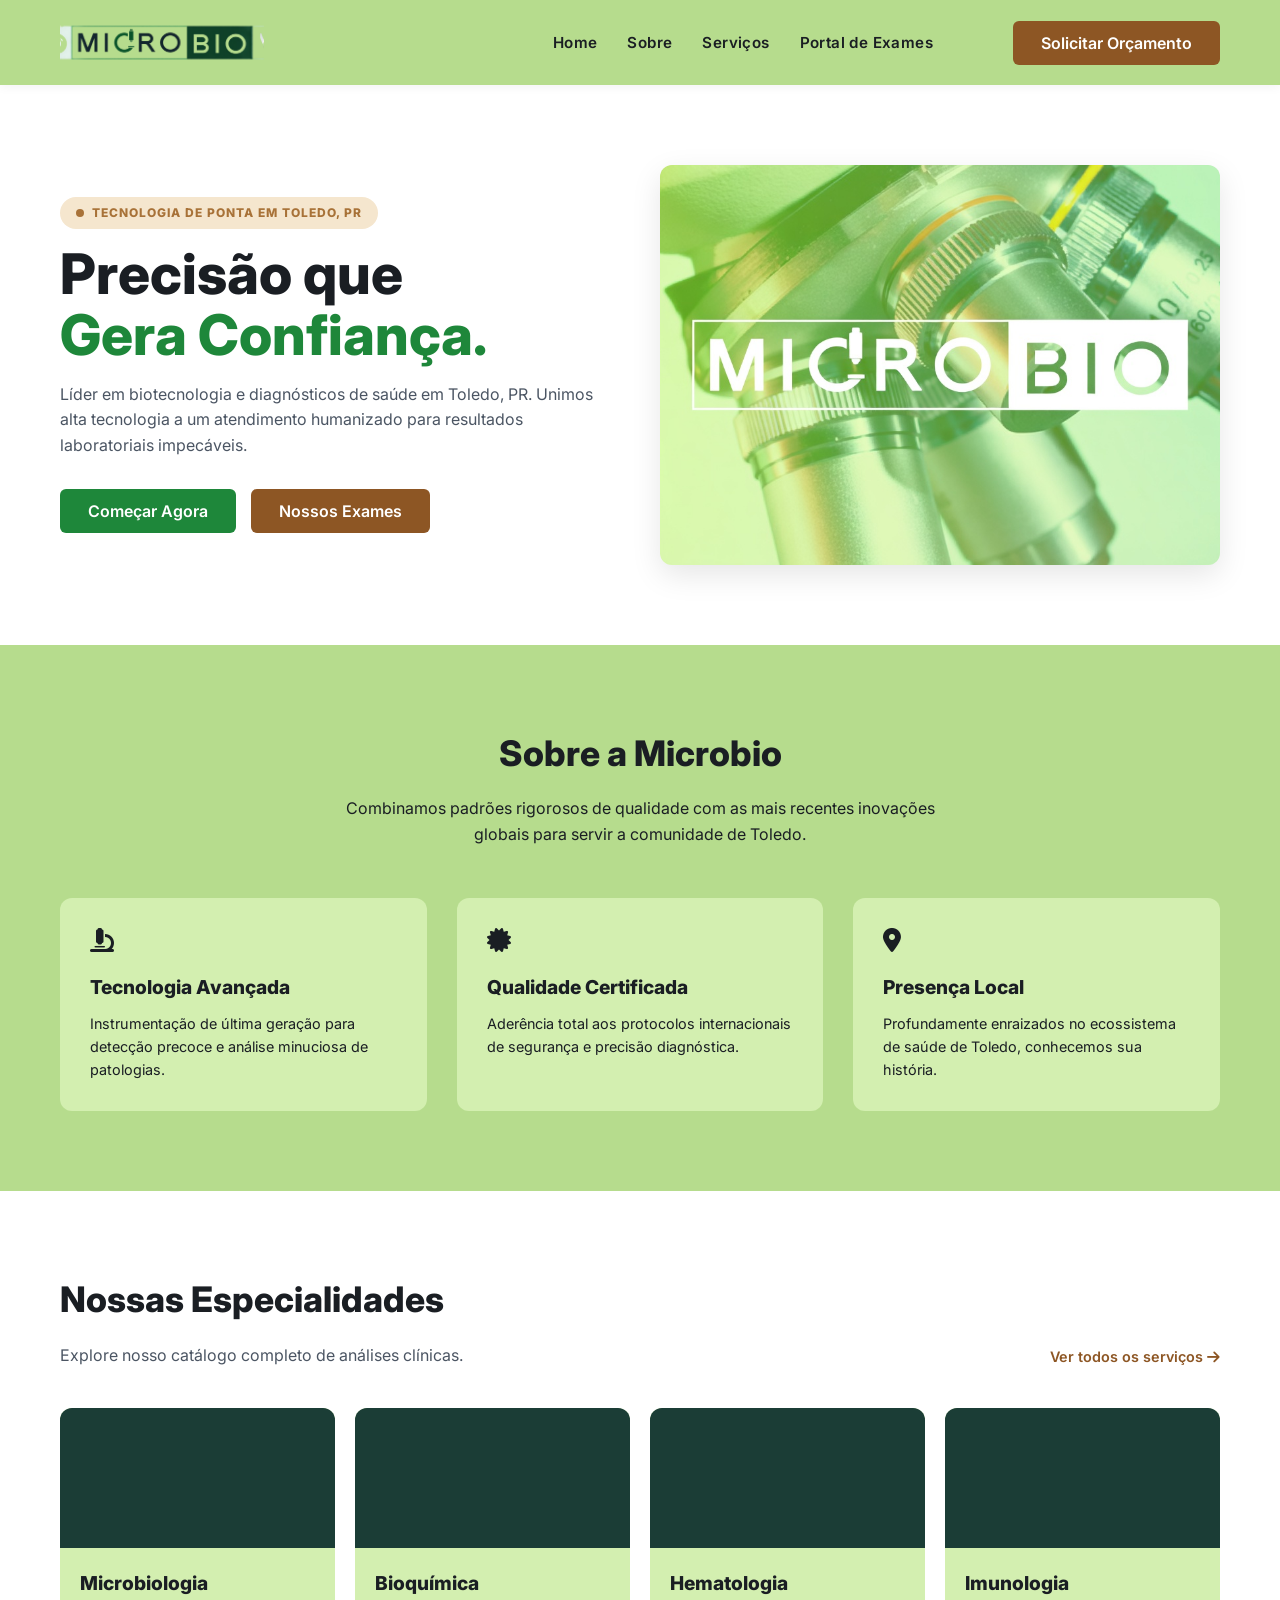
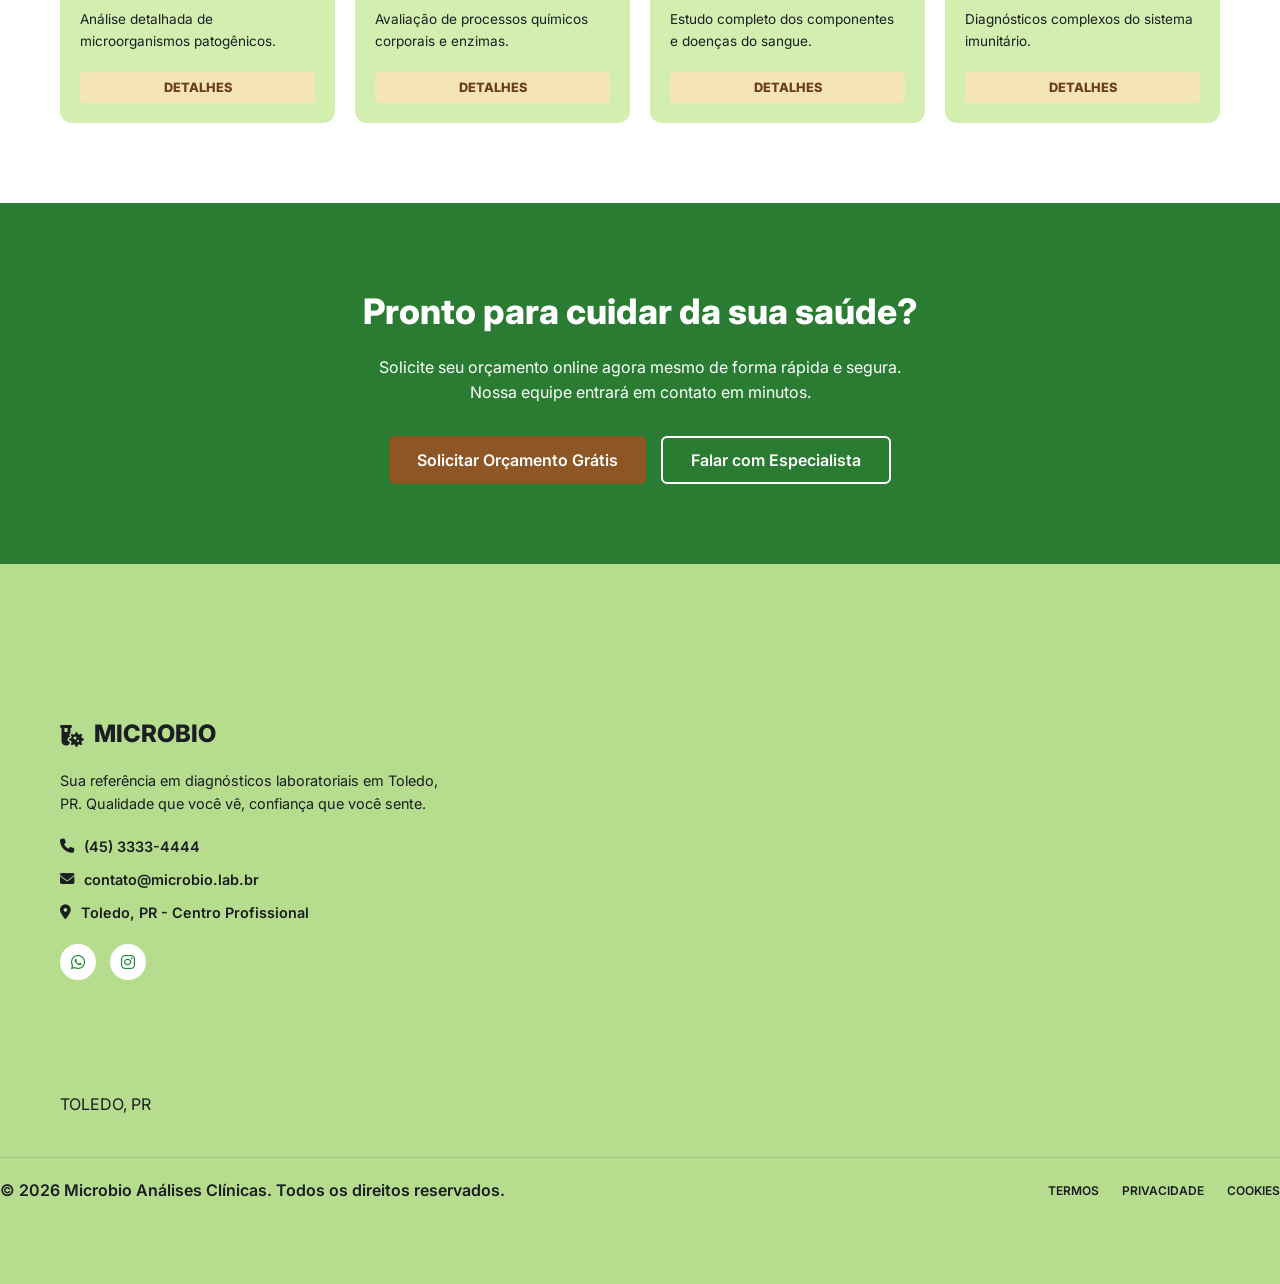
==== index.html @ 64e2bfdc "imagem 2.0" ====
<!DOCTYPE html>
<html lang="pt-BR">
<head>
    <meta charset="UTF-8">
    <meta name="viewport" content="width=device-width, initial-scale=1.0">
    <title>Microbio - Análises Clínicas</title>
    <link href="https://fonts.googleapis.com/css2?family=Inter:wght@400;600;800&display=swap" rel="stylesheet">
    <link rel="stylesheet" href="https://cdnjs.cloudflare.com/ajax/libs/font-awesome/6.4.0/css/all.min.css">
    <link rel="stylesheet" href="style.css">
    <link href="https://fonts.googleapis.com/css2?family=Kanit&display=swap" rel="stylesheet">
    <script src="./script.js"></script>
</head>
<body>
    
    <nav class="navbar">
    <div class="container navbar-container">

        <!-- LOGO -->
        <div class="navbar-logo">
            <img src="./download.png" alt="Microbio Logo">
        </div>

        <!-- MENU (links + botão juntos) -->
        <div class="navbar-menu">
            <ul class="navbar-links">
                <li><a href="#">Home</a></li>
                <li><a href="#">Sobre</a></li>
                <li><a href="#">Serviços</a></li>
                <li><a href="#">Portal de Exames</a></li>
            </ul>

            <button class="btn btn-brown">Solicitar Orçamento</button>
        </div>

    </div>
</nav>

    <header class="hero">
        <div class="container hero-container">
            <div class="hero-content">
                <div class="tag">
                    <span class="dot"></span> TECNOLOGIA DE PONTA EM TOLEDO, PR
                </div>
                <h1>Precisão que<br><span class="highlight">Gera Confiança.</span></h1>
                <p>Líder em biotecnologia e diagnósticos de saúde em Toledo, PR. Unimos alta tecnologia a um atendimento humanizado para resultados laboratoriais impecáveis.</p>
                <div class="hero-buttons">
                    <button class="btn btn-green">Começar Agora</button>
                    <button class="btn btn-brown">Nossos Exames</button>
                </div>
            </div>
            <div class="hero-image">
                <div class="image-placeholder scientist-placeholder">
                    <img src="./microbio.png" alt="fundo1">
                </div>
            </div>
        </div>
    </header>

    <section class="about section-light-green">
        <div class="container">
            <div class="section-header center">
                <h2>Sobre a Microbio</h2>
                <p>Combinamos padrões rigorosos de qualidade com as mais recentes inovações globais para servir a comunidade de Toledo.</p>
            </div>
            <div class="about-grid">
                <div class="card card-green">
                    <i class="fa-solid fa-microscope icon"></i>
                    <h3>Tecnologia Avançada</h3>
                    <p>Instrumentação de última geração para detecção precoce e análise minuciosa de patologias.</p>
                </div>
                <div class="card card-green">
                    <i class="fa-solid fa-certificate icon"></i>
                    <h3>Qualidade Certificada</h3>
                    <p>Aderência total aos protocolos internacionais de segurança e precisão diagnóstica.</p>
                </div>
                <div class="card card-green">
                    <i class="fa-solid fa-location-dot icon"></i>
                    <h3>Presença Local</h3>
                    <p>Profundamente enraizados no ecossistema de saúde de Toledo, conhecemos sua história.</p>
                </div>
            </div>
        </div>
    </section>

    <section class="specialties section-white">
        <div class="container">
            <div class="specialties-header">
                <div>
                    <h2>Nossas Especialidades</h2>
                    <p>Explore nosso catálogo completo de análises clínicas.</p>
                </div>
                <a href="#" class="link-brown">Ver todos os serviços <i class="fa-solid fa-arrow-right"></i></a>
            </div>
            <div class="specialties-grid">
                <div class="spec-card">
                    <div class="spec-img img-micro"></div>
                    <div class="spec-content">
                        <h3>Microbiologia</h3>
                        <p>Análise detalhada de microorganismos patogênicos.</p>
                        <button class="btn-tan">DETALHES</button>
                    </div>
                </div>
                <div class="spec-card">
                    <div class="spec-img img-bio"></div>
                    <div class="spec-content">
                        <h3>Bioquímica</h3>
                        <p>Avaliação de processos químicos corporais e enzimas.</p>
                        <button class="btn-tan">DETALHES</button>
                    </div>
                </div>
                <div class="spec-card">
                    <div class="spec-img img-hema"></div>
                    <div class="spec-content">
                        <h3>Hematologia</h3>
                        <p>Estudo completo dos componentes e doenças do sangue.</p>
                        <button class="btn-tan">DETALHES</button>
                    </div>
                </div>
                <div class="spec-card">
                    <div class="spec-img img-imuno"></div>
                    <div class="spec-content">
                        <h3>Imunologia</h3>
                        <p>Diagnósticos complexos do sistema imunitário.</p>
                        <button class="btn-tan">DETALHES</button>
                    </div>
                </div>
            </div>
        </div>
    </section>

    <section class="cta section-dark-green">
        <div class="container center">
            <h2>Pronto para cuidar da sua saúde?</h2>
            <p>Solicite seu orçamento online agora mesmo de forma rápida e segura.<br>Nossa equipe entrará em contato em minutos.</p>
            <div class="cta-buttons">
                <button class="btn btn-brown">Solicitar Orçamento Grátis</button>
                <button class="btn btn-outline">Falar com Especialista</button>
            </div>
        </div>
    </section>

    <footer class="footer section-light-green">
        <div class="container">
            <div class="footer-grid">
                <div class="footer-info">
                    <div class="logo">
                        <i class="fa-solid fa-vial-virus"></i> MICROBIO
                    </div>
                    <p class="footer-desc">Sua referência em diagnósticos laboratoriais em Toledo, PR. Qualidade que você vê, confiança que você sente.</p>
                    <ul class="contact-list">
                        <li><i class="fa-solid fa-phone"></i> (45) 3333-4444</li>
                        <li><i class="fa-solid fa-envelope"></i> contato@microbio.lab.br</li>
                        <li><i class="fa-solid fa-location-dot"></i> Toledo, PR - Centro Profissional</li>
                    </ul>
                    <div class="socials">
                        <a href="#"><i class="fa-brands fa-whatsapp"></i></a>
                        <a href="#"><i class="fa-brands fa-instagram"></i></a>
                    </div>
                </div>
                <div class="map-container">
                    <iframe
                        src="https://www.google.com/maps/embed?pb=!1m18!1m12!1m3!1d3617.5804609901415!2d-53.446871699999996!3d-24.946358300000004!2m3!1f0!2f0!3f0!3m2!1i1024!2i768!4f13.1!3m3!1m2!1s0x94f3d470dd8c8fd5%3A0xec68a11460d6f801!2sR.%20Volunt%C3%A1rios%20da%20P%C3%A1tria%2C%201670%20-%20Centro%2C%20Cascavel%20-%20PR%2C%2085812-160!5e0!3m2!1spt-BR!2sbr!4v1749645608896!5m2!1spt-BR!2sbr"
                        allowfullscreen=""
                        loading="lazy"
                        referrerpolicy="no-referrer-when-downgrade"
                        class="map">
                    </iframe>
                </div>
                        <span>TOLEDO, PR</span>
                    </div>
                </div>
            </div>
            <div class="footer-bottom">
                <p>&copy; 2026 Microbio Análises Clínicas. Todos os direitos reservados.</p>
                <div class="footer-links">
                    <a href="#">TERMOS</a>
                    <a href="#">PRIVACIDADE</a>
                    <a href="#">COOKIES</a>
                </div>
            </div>
        </div>
    </footer>

</body>
</html>
---- style.css ----
/* Variáveis de Cores baseadas no protótipo */
:root {
    --white: #ffffff;
    --text-dark: #1a1e23;
    --text-gray: #4b5563;
    
    --green-primary: #1e873a;
    --green-dark: #297c31;
    --green-light-bg: #b6dc8d;
    --green-card: #d3efb0;
    
    --brown: #8d5624;
    --brown-text: #6b3e15;
    --tan-btn: #f5e4b6;
    
    --tag-bg: #f5e6ce;
    --tag-text: #a87238;
}



* {
    margin: 0;
    padding: 0;
    box-sizing: border-box;
    font-family: 'Inter', sans-serif;
}

/* ==================== NAVBAR ==================== */
.navbar {
    background-color: var(--green-light-bg);
    padding: 15px 0;
    position: sticky;
    top: 0;
    z-index: 1000;
    box-shadow: 0 2px 10px rgba(0, 0, 0, 0.05);
}

.navbar-container {
    display: flex;
    align-items: center;
    justify-content: space-between; /* 🔥 ESSENCIAL */
    max-width: 1200px;
    margin: 0 auto;
    padding: 0 40px; /* 🔥 aumenta respiro lateral */
}

/* Logo */
.navbar-logo {
    display: flex;
    align-items: center;
    gap: 10px;
}

.navbar-logo img {
    height: 55px;
    width: auto;
    object-fit: contain;
}

.logo-text {
    font-weight: 800;
    font-size: 1.2rem;
    color: var(--text-dark);
}

/* Menu (links + botão) */
.navbar-menu {
    display: flex;
    align-items: center;
    gap: 80px; /* 🔥 aumenta bastante aqui */
}

/* Links */
.navbar-links {
    display: flex;
    list-style: none;
    gap: 30px;           /* 🔥 espaço entre links */
    margin: 0;
    padding: 0;
}

.navbar-links a {
    text-decoration: none;
    color: var(--text-dark);
    font-weight: 600;
    font-size: 0.95rem;
    letter-spacing: 0.4px;
    transition: color 0.2s ease;
}

.navbar-links a:hover {
    color: var(--green-primary);
}

/* Botão */
.btn-brown {
    background-color: var(--brown);
    color: white;
    border: none;
    padding: 10px 22px;
    border-radius: 8px;
    font-weight: 600;
    font-size: 0.95rem;
    cursor: pointer;
    transition: all 0.3s ease;
    white-space: nowrap;
}

.btn-brown:hover {
    background-color: #6b3e15;
    transform: translateY(-2px);
}

/* Responsivo */
@media (max-width: 992px) {
    .navbar-menu {
        display: none;
    }
}

@media (max-width: 576px) {
    .navbar-logo img { height: 48px; }
    .btn-brown { padding: 9px 20px; font-size: 0.9rem; }
}
body {
    color: var(--text-dark);
    line-height: 1.6;
    background-color: var(--white);
}

.container {
    max-width: 1200px;
    margin: 0 auto;
    padding: 0 20px;
}

.center {
    text-align: center;
}

/* Tipografia */
h1 { font-size: 3.5rem; font-weight: 800; line-height: 1.1; margin: 15px 0; }
h2 { font-size: 2.2rem; font-weight: 800; margin-bottom: 15px; }
h3 { font-size: 1.2rem; font-weight: 800; margin-bottom: 10px; }
p { color: var(--text-gray); font-size: 1rem; margin-bottom: 20px; }

.highlight { color: var(--green-primary); }

/* Botões */
.btn {
    padding: 12px 28px;
    border: none;
    border-radius: 6px;
    font-weight: 600;
    font-size: 1rem;
    cursor: pointer;
    transition: transform 0.2s, opacity 0.2s;
}
.btn:hover { transform: translateY(-2px); opacity: 0.9; }

.btn-green { background-color: var(--green-primary); color: var(--white); }
.btn-brown { background-color: var(--brown); color: var(--white); }
.btn-outline { background-color: transparent; border: 2px solid var(--white); color: var(--white); }
.btn-tan { 
    background-color: var(--tan-btn); 
    color: var(--brown-text); 
    border: none; 
    padding: 8px 24px; 
    border-radius: 4px; 
    font-weight: 800; 
    font-size: 0.8rem;
    width: 100%;
    cursor: pointer;
}


/* --- Hero Section --- */
.hero {
    padding: 80px 0;
    background-color: var(--white);
}
.hero-container {
    display: flex;
    align-items: center;
    justify-content: space-between;
    gap: 40px;
}
.hero-content {
    flex: 1;
}
.tag {
    display: inline-flex;
    align-items: center;
    background-color: var(--tag-bg);
    color: var(--tag-text);
    padding: 6px 16px;
    border-radius: 20px;
    font-size: 0.75rem;
    font-weight: 800;
    letter-spacing: 1px;
}
.dot {
    width: 8px; height: 8px;
    background-color: var(--tag-text);
    border-radius: 50%;
    margin-right: 8px;
}
.hero-buttons {
    display: flex;
    gap: 15px;
    margin-top: 30px;
}
.hero-image {
    flex: 1;
}
.scientist-placeholder img {
    width: 100%;
    height: 100%;
    object-fit: cover;
    border-radius: 12px;
    display: block;
    background-color: var(--green-card);
    height: 400px;
    border-radius: 12px;
    overflow: hidden; /* 🔥 MUITO IMPORTANTE */
    box-shadow: 0 10px 30px rgba(0,0,0,0.1);
}

.map-placeholder {
    background-color: var(--white);
    height: 250px;
    border-radius: 12px;
    display: flex;
    flex-direction: column;
    align-items: center;
    justify-content: center;
    font-weight: 800;
    color: var(--text-dark);
}

.map {
    width: 100%;      /* largura total do container */
    height: 400px;    /* altura do mapa — aumente para 500px ou mais */
    border: 0;        /* remove borda */
    border-radius: 10px; /* opcional: deixa arredondado */
}

/* --- Seções Gerais --- */
.section-light-green { background-color: var(--green-light-bg); padding: 80px 0; }
.section-white { background-color: var(--white); padding: 80px 0; }
.section-dark-green { background-color: var(--green-dark); padding: 80px 0; color: var(--white); }

.section-dark-green h2, .section-dark-green p { color: var(--white); }

.section-header p {
    max-width: 600px;
    margin: 0 auto;
    color: var(--text-dark);
}

/* --- About Grid --- */
.about-grid {
    display: grid;
    grid-template-columns: repeat(3, 1fr);
    gap: 30px;
    margin-top: 50px;
}
.card {
    background-color: var(--green-card);
    padding: 30px;
    border-radius: 12px;
}
.card p { color: var(--text-dark); margin: 0; font-size: 0.9rem; }
.card .icon {
    font-size: 1.5rem;
    color: var(--text-dark);
    margin-bottom: 20px;
}

/* --- Specialties --- */
.specialties-header {
    display: flex;
    justify-content: space-between;
    align-items: flex-end;
    margin-bottom: 40px;
}
.specialties-header p { margin: 0; }
.link-brown {
    color: var(--brown);
    text-decoration: none;
    font-weight: 600;
    font-size: 0.9rem;
}

.specialties-grid {
    display: grid;
    grid-template-columns: repeat(4, 1fr);
    gap: 20px;
}
.spec-card {
    background-color: var(--green-card);
    border-radius: 12px;
    overflow: hidden;
    display: flex;
    flex-direction: column;
}
.spec-img {
    height: 140px;
    background-color: #1b3d36; /* Cor escura simulando as imagens do protótipo */
}
.spec-content {
    padding: 20px;
    flex: 1;
    display: flex;
    flex-direction: column;
}
.spec-content p {
    font-size: 0.85rem;
    color: var(--text-dark);
    flex: 1;
}

/* --- CTA --- */
.cta-buttons {
    display: flex;
    justify-content: center;
    gap: 15px;
    margin-top: 30px;
}

/* --- Footer --- */
.footer-grid {
    display: grid;
    grid-template-columns: 1fr 1fr;
    gap: 40px;
    margin-bottom: 40px;
    align-items: center;
}
.logo { font-size: 1.5rem; font-weight: 800; margin-bottom: 15px; display: flex; align-items: center; gap: 10px; }
.footer-desc { color: var(--text-dark); font-size: 0.9rem; max-width: 400px; margin-bottom: 20px;}
.contact-list { list-style: none; margin-bottom: 20px;}
.contact-list li { margin-bottom: 10px; font-size: 0.9rem; font-weight: 600; display: flex; align-items: center; gap: 10px;}
.socials a {
    display: inline-flex;
    align-items: center;
    justify-content: center;
    width: 36px; height: 36px;
    background-color: var(--white);
    color: var(--green-primary);
    border-radius: 50%;
    margin-right: 10px;
    text-decoration: none;
}
.map-placeholder {
    background-color: var(--white);
    height: 250px;
    border-radius: 12px;
    display: flex;
    flex-direction: column;
    align-items: center;
    justify-content: center;
    font-weight: 800;
    color: var(--text-dark);
    font-size: 1.2rem;
}
.map-placeholder i { font-size: 2rem; color: var(--green-primary); margin-bottom: 10px; }

.footer-bottom {
    display: flex;
    justify-content: space-between;
    align-items: center;
    border-top: 1px solid rgba(0,0,0,0.1);
    padding-top: 20px;
    font-size: 0.75rem;
    font-weight: 600;
}
.footer-bottom p { margin: 0; color: var(--text-dark); }
.footer-links a {
    color: var(--text-dark);
    text-decoration: none;
    margin-left: 20px;
}

/* --- Responsividade (Mobile) --- */
@media (max-width: 992px) {
    .hero-container { flex-direction: column; text-align: center; }
    .hero-buttons { justify-content: center; }
    .hero-image { width: 100%; }
    h1 { font-size: 2.8rem; }
    
    .about-grid { grid-template-columns: 1fr; }
    .specialties-grid { grid-template-columns: repeat(2, 1fr); }
    .footer-grid { grid-template-columns: 1fr; }
}

@media (max-width: 768px) {
    .specialties-header { flex-direction: column; align-items: flex-start; gap: 15px; }
    .specialties-grid { grid-template-columns: 1fr; }
    .cta-buttons { flex-direction: column; }
    .footer-bottom { flex-direction: column; gap: 15px; text-align: center; }
}
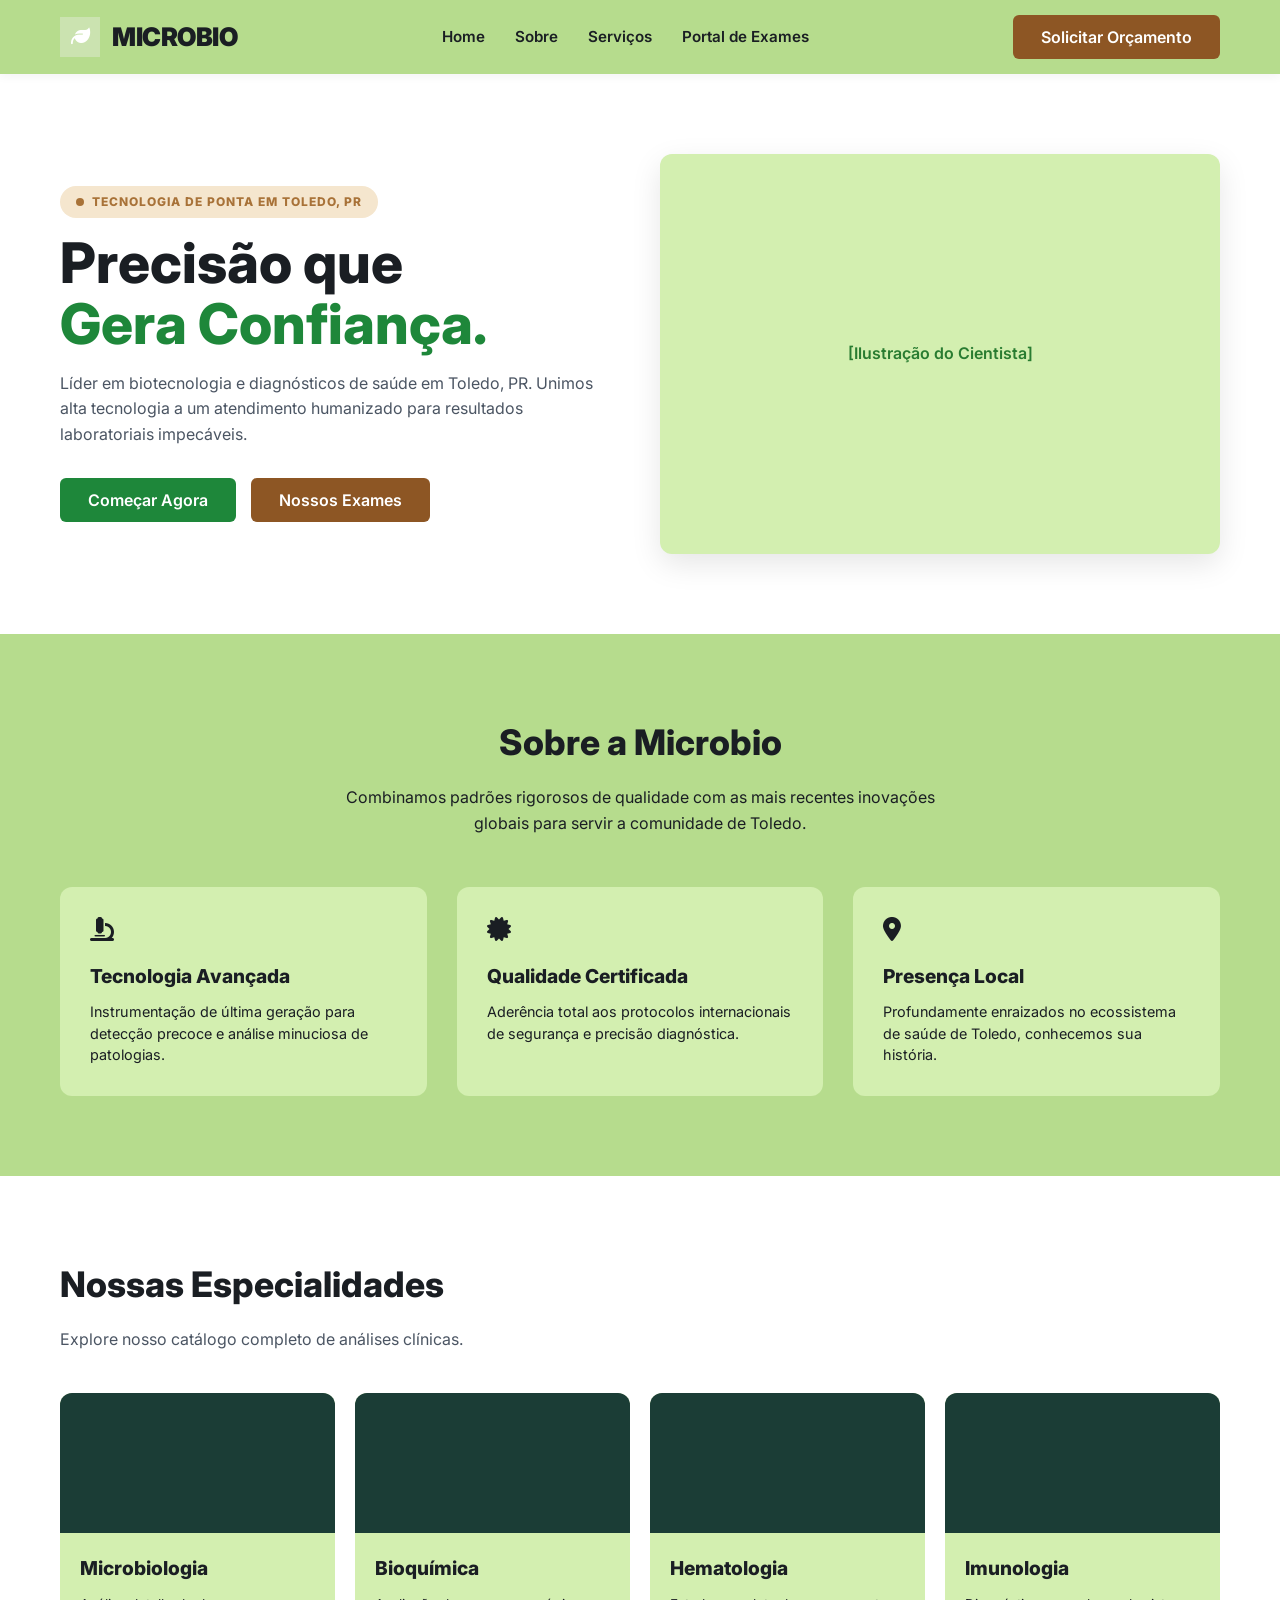
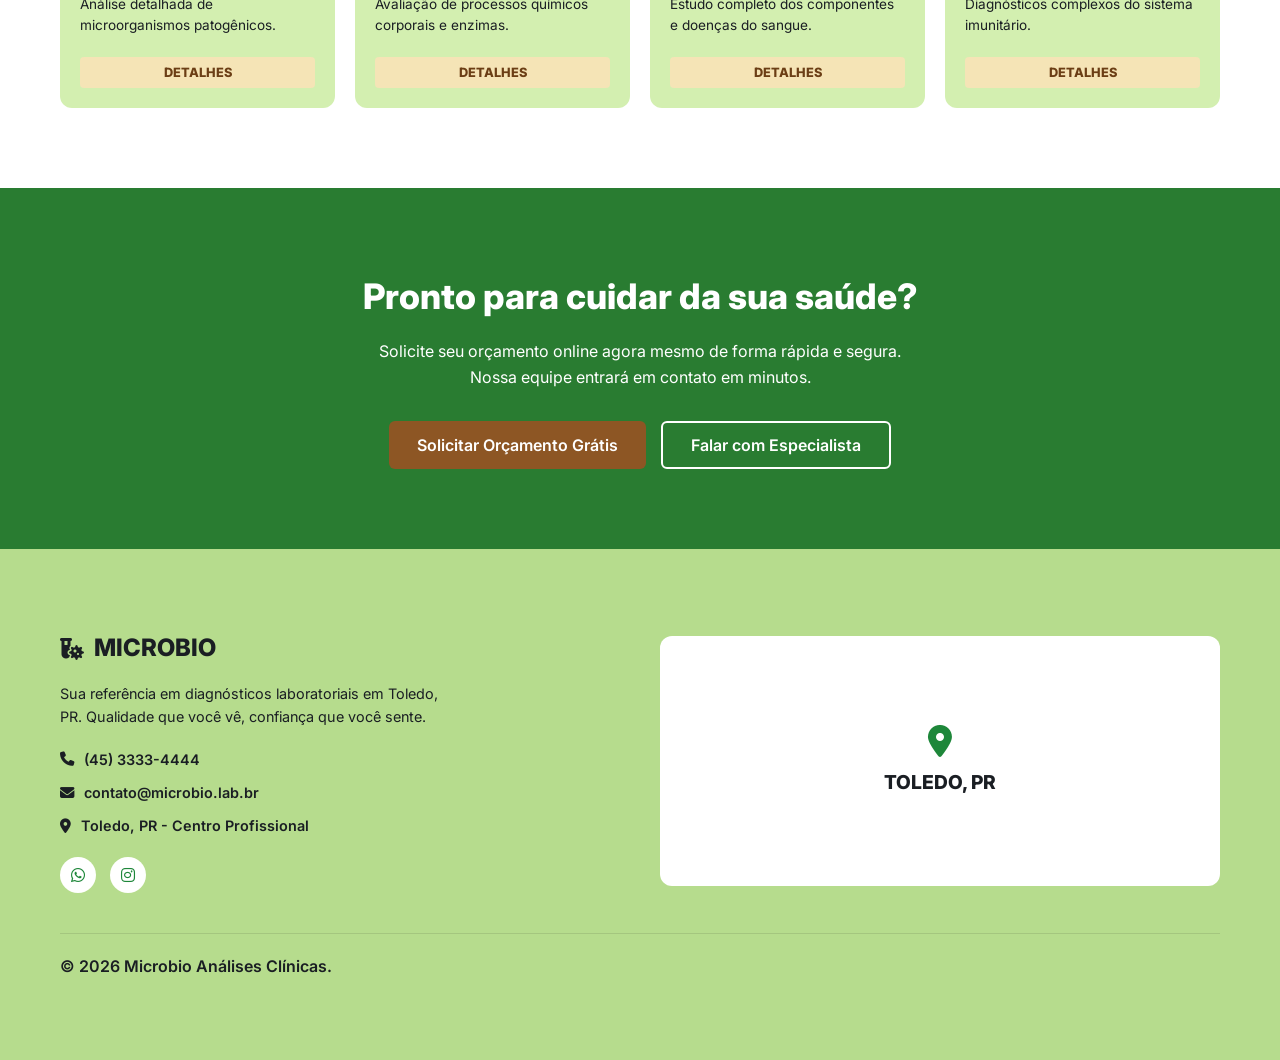
==== commit 70baed06: "adicionado transições" ====
--- a/index.html
+++ b/index.html
@@ -7,33 +7,27 @@
     <link href="https://fonts.googleapis.com/css2?family=Inter:wght@400;600;800&display=swap" rel="stylesheet">
     <link rel="stylesheet" href="https://cdnjs.cloudflare.com/ajax/libs/font-awesome/6.4.0/css/all.min.css">
     <link rel="stylesheet" href="style.css">
-    <link href="https://fonts.googleapis.com/css2?family=Kanit&display=swap" rel="stylesheet">
-    <script src="./script.js"></script>
 </head>
 <body>
     
     <nav class="navbar">
-    <div class="container navbar-container">
-
-        <!-- LOGO -->
-        <div class="navbar-logo">
-            <img src="./download.png" alt="Microbio Logo">
+        <div class="container navbar-container">
+            <div class="navbar-logo">
+                <div class="logo-icon">
+                    <i class="fa-solid fa-leaf"></i> </div>
+                <span class="logo-text">MICROBIO</span>
+            </div>
+            
+            <ul class="navbar-links">
+               <li><a href="#">Home</a></li> <li><a href="#sobre">Sobre</a></li>
+               <li><a href="#servicos">Serviços</a></li>
+               <li><a href="#contato">Portal de Exames</a></li> </ul>
+            
+            <div class="navbar-action">
+                <button class="btn btn-brown">Solicitar Orçamento</button>
+            </div>
         </div>
-
-        <!-- MENU (links + botão juntos) -->
-        <div class="navbar-menu">
-            <ul class="navbar-links">
-                <li><a href="#">Home</a></li>
-                <li><a href="#">Sobre</a></li>
-                <li><a href="#">Serviços</a></li>
-                <li><a href="#">Portal de Exames</a></li>
-            </ul>
-
-            <button class="btn btn-brown">Solicitar Orçamento</button>
-        </div>
-
-    </div>
-</nav>
+    </nav>
 
     <header class="hero">
         <div class="container hero-container">
@@ -50,13 +44,14 @@
             </div>
             <div class="hero-image">
                 <div class="image-placeholder scientist-placeholder">
-                    <img src="./microbio.png" alt="fundo1">
+                    <span>[Ilustração do Cientista]</span>
                 </div>
             </div>
         </div>
     </header>
 
-    <section class="about section-light-green">
+    <section id="sobre" class="about section-light-green">
+    
         <div class="container">
             <div class="section-header center">
                 <h2>Sobre a Microbio</h2>
@@ -82,52 +77,66 @@
         </div>
     </section>
 
-    <section class="specialties section-white">
-        <div class="container">
-            <div class="specialties-header">
-                <div>
-                    <h2>Nossas Especialidades</h2>
-                    <p>Explore nosso catálogo completo de análises clínicas.</p>
+    <section id="servicos" class="specialties section-white">
+    <div class="container">
+        <div class="specialties-header">
+            <div>
+                <h2>Nossas Especialidades</h2>
+                <p>Explore nosso catálogo completo de análises clínicas.</p>
+            </div>
+        </div>
+
+        <div class="specialties-grid">
+            <div class="spec-card">
+                <div class="spec-img img-micro"></div>
+                <div class="spec-content">
+                    <h3>Microbiologia</h3>
+                    <p>Análise detalhada de microorganismos patogênicos.</p>
+                    <div class="extra-content">
+                        <p>Realizamos exames de cultura, antibiograma e identificação bacteriana com precisão diagnóstica de ponta.</p>
+                    </div>
+                    <button class="btn-tan btn-expand">DETALHES</button>
                 </div>
-                <a href="#" class="link-brown">Ver todos os serviços <i class="fa-solid fa-arrow-right"></i></a>
             </div>
-            <div class="specialties-grid">
-                <div class="spec-card">
-                    <div class="spec-img img-micro"></div>
-                    <div class="spec-content">
-                        <h3>Microbiologia</h3>
-                        <p>Análise detalhada de microorganismos patogênicos.</p>
-                        <button class="btn-tan">DETALHES</button>
+
+            <div class="spec-card">
+                <div class="spec-img img-bio"></div>
+                <div class="spec-content">
+                    <h3>Bioquímica</h3>
+                    <p>Avaliação de processos químicos corporais e enzimas.</p>
+                    <div class="extra-content">
+                        <p>Análises de rotina e especiais, incluindo perfil lipídico, função renal, hepática e marcadores cardíacos.</p>
                     </div>
+                    <button class="btn-tan btn-expand">DETALHES</button>
                 </div>
-                <div class="spec-card">
-                    <div class="spec-img img-bio"></div>
-                    <div class="spec-content">
-                        <h3>Bioquímica</h3>
-                        <p>Avaliação de processos químicos corporais e enzimas.</p>
-                        <button class="btn-tan">DETALHES</button>
+            </div>
+
+            <div class="spec-card">
+                <div class="spec-img img-hema"></div>
+                <div class="spec-content">
+                    <h3>Hematologia</h3>
+                    <p>Estudo completo dos componentes e doenças do sangue.</p>
+                    <div class="extra-content">
+                        <p>Hemogramas completos, contagem de reticulócitos e provas de coagulação com tecnologia automatizada.</p>
                     </div>
+                    <button class="btn-tan btn-expand">DETALHES</button>
                 </div>
-                <div class="spec-card">
-                    <div class="spec-img img-hema"></div>
-                    <div class="spec-content">
-                        <h3>Hematologia</h3>
-                        <p>Estudo completo dos componentes e doenças do sangue.</p>
-                        <button class="btn-tan">DETALHES</button>
+            </div>
+
+            <div class="spec-card">
+                <div class="spec-img img-imuno"></div>
+                <div class="spec-content">
+                    <h3>Imunologia</h3>
+                    <p>Diagnósticos complexos do sistema imunitário.</p>
+                    <div class="extra-content">
+                        <p>Pesquisa de anticorpos, diagnóstico de doenças autoimunes, testes alérgicos e marcadores tumorais.</p>
                     </div>
-                </div>
-                <div class="spec-card">
-                    <div class="spec-img img-imuno"></div>
-                    <div class="spec-content">
-                        <h3>Imunologia</h3>
-                        <p>Diagnósticos complexos do sistema imunitário.</p>
-                        <button class="btn-tan">DETALHES</button>
-                    </div>
+                    <button class="btn-tan btn-expand">DETALHES</button>
                 </div>
             </div>
         </div>
-    </section>
-
+    </div>
+</section>
     <section class="cta section-dark-green">
         <div class="container center">
             <h2>Pronto para cuidar da sua saúde?</h2>
@@ -139,7 +148,7 @@
         </div>
     </section>
 
-    <footer class="footer section-light-green">
+    <footer id="contato" class="footer section-light-green">
         <div class="container">
             <div class="footer-grid">
                 <div class="footer-info">
@@ -157,29 +166,19 @@
                         <a href="#"><i class="fa-brands fa-instagram"></i></a>
                     </div>
                 </div>
-                <div class="map-container">
-                    <iframe
-                        src="https://www.google.com/maps/embed?pb=!1m18!1m12!1m3!1d3617.5804609901415!2d-53.446871699999996!3d-24.946358300000004!2m3!1f0!2f0!3f0!3m2!1i1024!2i768!4f13.1!3m3!1m2!1s0x94f3d470dd8c8fd5%3A0xec68a11460d6f801!2sR.%20Volunt%C3%A1rios%20da%20P%C3%A1tria%2C%201670%20-%20Centro%2C%20Cascavel%20-%20PR%2C%2085812-160!5e0!3m2!1spt-BR!2sbr!4v1749645608896!5m2!1spt-BR!2sbr"
-                        allowfullscreen=""
-                        loading="lazy"
-                        referrerpolicy="no-referrer-when-downgrade"
-                        class="map">
-                    </iframe>
-                </div>
+                <div class="footer-map">
+                    <div class="map-placeholder">
+                        <i class="fa-solid fa-location-dot"></i>
                         <span>TOLEDO, PR</span>
                     </div>
                 </div>
             </div>
             <div class="footer-bottom">
-                <p>&copy; 2026 Microbio Análises Clínicas. Todos os direitos reservados.</p>
-                <div class="footer-links">
-                    <a href="#">TERMOS</a>
-                    <a href="#">PRIVACIDADE</a>
-                    <a href="#">COOKIES</a>
+                <p>&copy; 2026 Microbio Análises Clínicas. </p>
                 </div>
             </div>
         </div>
     </footer>
-
+ <script src="script.js"></script>
 </body>
 </html>
--- a/style.css
+++ b/style.css
@@ -26,58 +26,55 @@
     font-family: 'Inter', sans-serif;
 }
 
-/* ==================== NAVBAR ==================== */
+html {
+    scroll-behavior: smooth;
+}
+
+/* --- Navbar --- */
 .navbar {
-    background-color: var(--green-light-bg);
+    background-color: var(--green-light-bg); /* Usa o mesmo verde claro do rodapé */
     padding: 15px 0;
     position: sticky;
     top: 0;
     z-index: 1000;
-    box-shadow: 0 2px 10px rgba(0, 0, 0, 0.05);
+    box-shadow: 0 2px 10px rgba(0,0,0,0.05); /* Sombra suave para destacar na rolagem */
 }
 
 .navbar-container {
     display: flex;
-    align-items: center;
-    justify-content: space-between; /* 🔥 ESSENCIAL */
-    max-width: 1200px;
-    margin: 0 auto;
-    padding: 0 40px; /* 🔥 aumenta respiro lateral */
-}
-
-/* Logo */
+    justify-content: space-between;
+    align-items: center;
+}
+
 .navbar-logo {
     display: flex;
     align-items: center;
-    gap: 10px;
-}
-
-.navbar-logo img {
-    height: 55px;
-    width: auto;
-    object-fit: contain;
+    gap: 12px;
+}
+
+/* Quadrado mais claro atrás do ícone da logo */
+.logo-icon {
+    background-color: #cbe3b0; 
+    width: 40px;
+    height: 40px;
+    display: flex;
+    justify-content: center;
+    align-items: center;
+    color: var(--white);
+    font-size: 1.2rem;
 }
 
 .logo-text {
-    font-weight: 800;
-    font-size: 1.2rem;
-    color: var(--text-dark);
-}
-
-/* Menu (links + botão) */
-.navbar-menu {
-    display: flex;
-    align-items: center;
-    gap: 80px; /* 🔥 aumenta bastante aqui */
-}
-
-/* Links */
+    font-size: 1.6rem;
+    font-weight: 900;
+    color: var(--text-dark);
+    letter-spacing: -0.5px;
+}
+
 .navbar-links {
     display: flex;
     list-style: none;
-    gap: 30px;           /* 🔥 espaço entre links */
-    margin: 0;
-    padding: 0;
+    gap: 30px;
 }
 
 .navbar-links a {
@@ -85,44 +82,27 @@
     color: var(--text-dark);
     font-weight: 600;
     font-size: 0.95rem;
-    letter-spacing: 0.4px;
-    transition: color 0.2s ease;
+    transition: color 0.2s;
 }
 
 .navbar-links a:hover {
     color: var(--green-primary);
 }
 
-/* Botão */
-.btn-brown {
-    background-color: var(--brown);
-    color: white;
-    border: none;
-    padding: 10px 22px;
-    border-radius: 8px;
-    font-weight: 600;
-    font-size: 0.95rem;
-    cursor: pointer;
-    transition: all 0.3s ease;
-    white-space: nowrap;
-}
-
-.btn-brown:hover {
-    background-color: #6b3e15;
-    transform: translateY(-2px);
-}
-
-/* Responsivo */
+/* Responsividade da Navbar */
 @media (max-width: 992px) {
-    .navbar-menu {
-        display: none;
+    /* Esconde os links no mobile para não quebrar o layout */
+    .navbar-links {
+        display: none; 
     }
 }
 
 @media (max-width: 576px) {
-    .navbar-logo img { height: 48px; }
-    .btn-brown { padding: 9px 20px; font-size: 0.9rem; }
-}
+    /* No celular, diminui um pouco as coisas para caber botão e logo */
+    .logo-text { font-size: 1.2rem; }
+    .navbar-action .btn { padding: 8px 16px; font-size: 0.85rem; }
+}
+
 body {
     color: var(--text-dark);
     line-height: 1.6;
@@ -174,7 +154,6 @@
     cursor: pointer;
 }
 
-
 /* --- Hero Section --- */
 .hero {
     padding: 80px 0;
@@ -214,36 +193,16 @@
 .hero-image {
     flex: 1;
 }
-.scientist-placeholder img {
-    width: 100%;
-    height: 100%;
-    object-fit: cover;
-    border-radius: 12px;
-    display: block;
+.scientist-placeholder {
     background-color: var(--green-card);
     height: 400px;
     border-radius: 12px;
-    overflow: hidden; /* 🔥 MUITO IMPORTANTE */
+    display: flex;
+    align-items: center;
+    justify-content: center;
+    color: var(--green-dark);
+    font-weight: 600;
     box-shadow: 0 10px 30px rgba(0,0,0,0.1);
-}
-
-.map-placeholder {
-    background-color: var(--white);
-    height: 250px;
-    border-radius: 12px;
-    display: flex;
-    flex-direction: column;
-    align-items: center;
-    justify-content: center;
-    font-weight: 800;
-    color: var(--text-dark);
-}
-
-.map {
-    width: 100%;      /* largura total do container */
-    height: 400px;    /* altura do mapa — aumente para 500px ou mais */
-    border: 0;        /* remove borda */
-    border-radius: 10px; /* opcional: deixa arredondado */
 }
 
 /* --- Seções Gerais --- */
@@ -266,16 +225,62 @@
     gap: 30px;
     margin-top: 50px;
 }
+
 .card {
     background-color: var(--green-card);
     padding: 30px;
     border-radius: 12px;
-}
-.card p { color: var(--text-dark); margin: 0; font-size: 0.9rem; }
+    position: relative;
+    /* Transição suave para o card todo (sombra e posição) */
+    transition: transform 0.5s cubic-bezier(0.4, 0, 0.2, 1), 
+                box-shadow 0.5s cubic-bezier(0.4, 0, 0.2, 1);
+    cursor: default;
+}
+
+/* Efeito de subir o card - Ajustado para ser mais fluido */
+.about-grid .card:hover {
+    transform: translateY(-10px); 
+    box-shadow: 0 15px 30px rgba(0, 0, 0, 0.12); 
+}
+
+/* --- O SEGREDO DA SUAVEZA --- */
+
+/* 1. O conteúdo extra começa com altura ZERO e invisível */
+.card .extra-content {
+    max-height: 0;
+    opacity: 0;
+    overflow: hidden;
+    /* Adicionamos um delay minúsculo na opacidade para ela aparecer enquanto abre */
+    transition: max-height 0.6s cubic-bezier(0.4, 0, 0.2, 1), 
+                opacity 0.4s ease-out,
+                margin-top 0.5s ease;
+}
+
+/* 2. Quando passar o mouse no CARD, o conteúdo desenrola */
+.card:hover .extra-content {
+    max-height: 200px; /* Valor fixo maior que o texto, mas não exagerado */
+    opacity: 1;
+    margin-top: 15px; /* Dá o espaçamento suave entre o texto fixo e o extra */
+}
+
+/* Ajustes finos nos textos e ícones */
+.card p { 
+    color: var(--text-dark); 
+    margin: 0; 
+    font-size: 0.9rem; 
+    line-height: 1.5;
+}
+
 .card .icon {
     font-size: 1.5rem;
     color: var(--text-dark);
     margin-bottom: 20px;
+    /* O ícone também reage suavemente */
+    transition: transform 0.4s ease;
+}
+
+.card:hover .icon {
+    transform: scale(1.1) rotate(5deg); /* Dá uma leve "vivida" no ícone */
 }
 
 /* --- Specialties --- */
@@ -304,7 +309,18 @@
     overflow: hidden;
     display: flex;
     flex-direction: column;
-}
+    transition: transform 0.4s ease, box-shadow 0.4s ease;
+    cursor: pointer;
+}
+
+.spec-card:hover {
+    /* Faz o card subir 8 pixels */
+    transform: translateY(-8px);
+    
+    /* Adiciona uma sombra suave para dar profundidade */
+    box-shadow: 0 12px 24px rgba(0, 0, 0, 0.15);
+}
+
 .spec-img {
     height: 140px;
     background-color: #1b3d36; /* Cor escura simulando as imagens do protótipo */
@@ -319,6 +335,28 @@
     font-size: 0.85rem;
     color: var(--text-dark);
     flex: 1;
+}
+
+/* Escondido por padrão */
+.extra-content {
+    max-height: 0;
+    opacity: 0;
+    overflow: hidden;
+    transition: all 0.5s ease-in-out;
+}
+
+/* SÓ abre o conteúdo que está dentro de um card com a classe 'expanded' */
+.spec-card.expanded .extra-content {
+    max-height: 200px; 
+    opacity: 1;
+    margin-top: 15px;
+    margin-bottom: 10px;
+}
+
+/* Estilo do botão quando aberto */
+.spec-card.expanded .btn-expand {
+    background-color: #8B5A2B; /* Cor marrom citada no seu projeto */
+    color: white;
 }
 
 /* --- CTA --- */
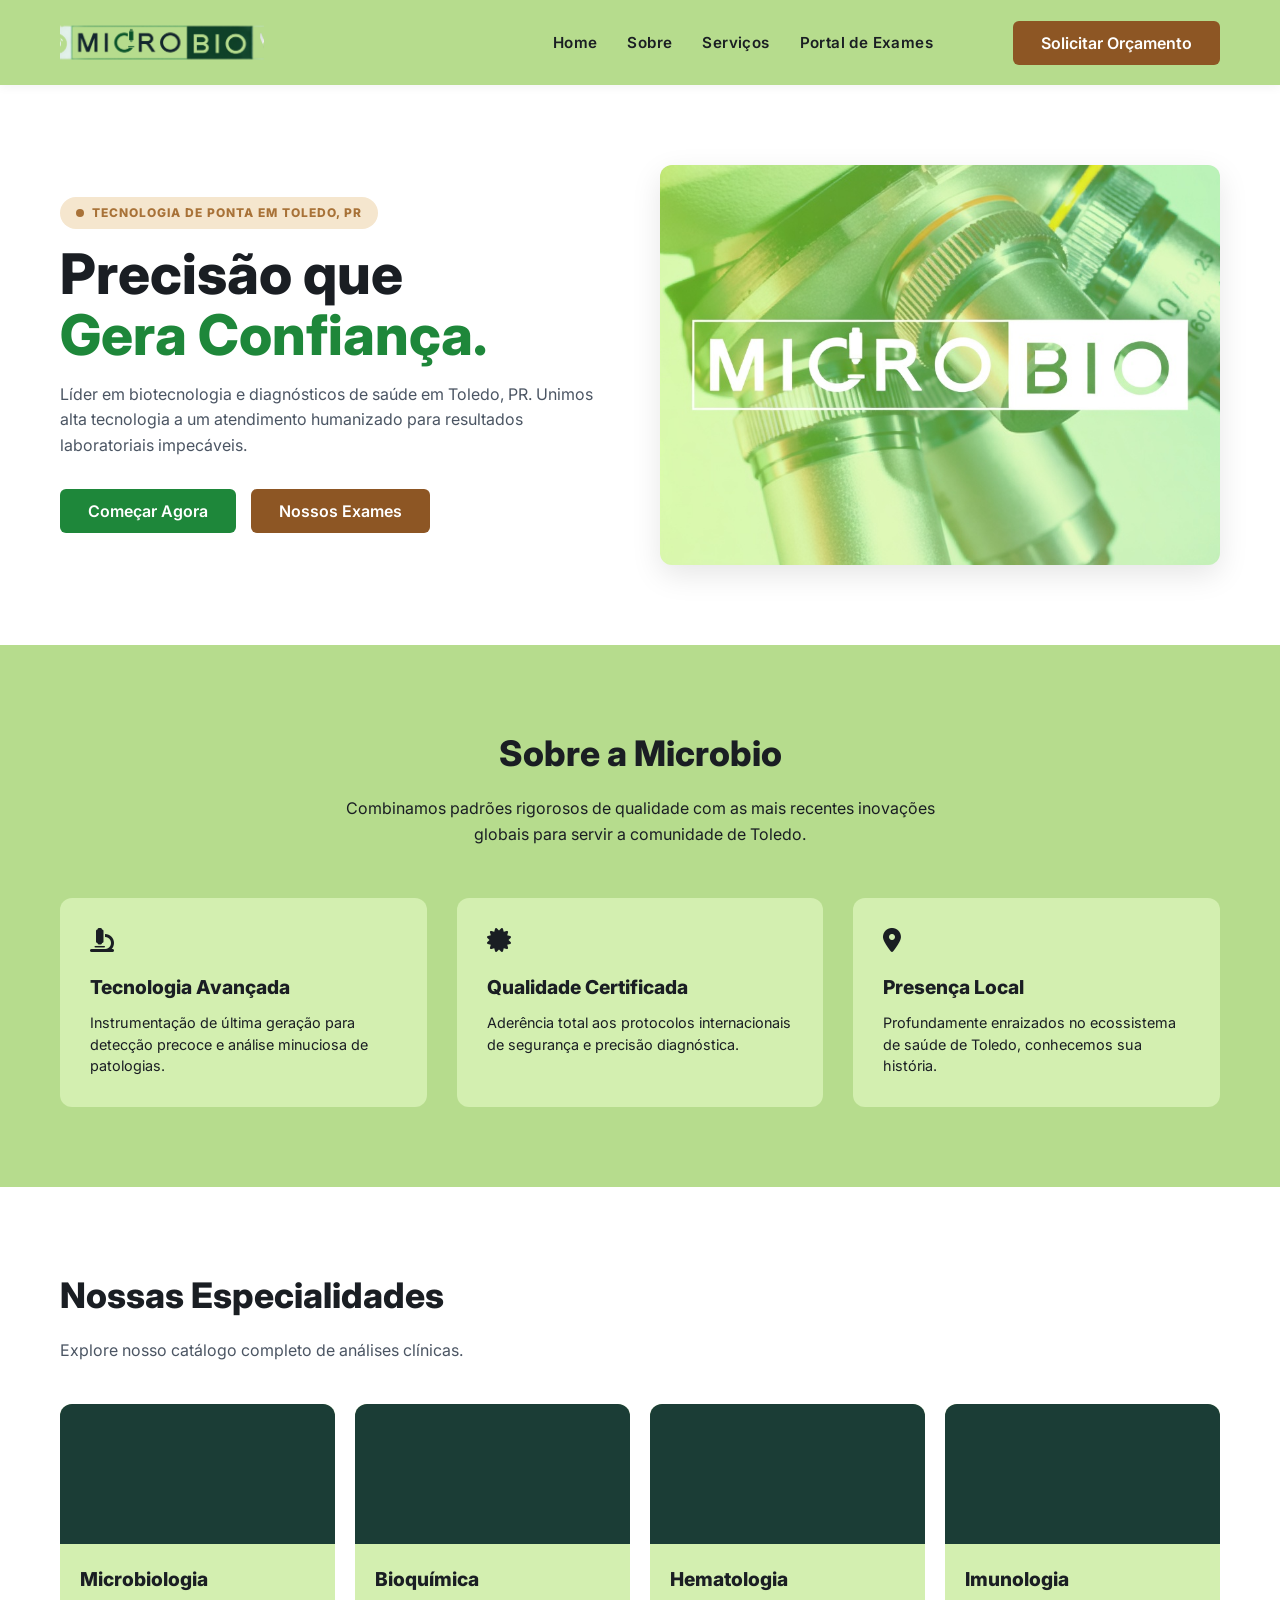
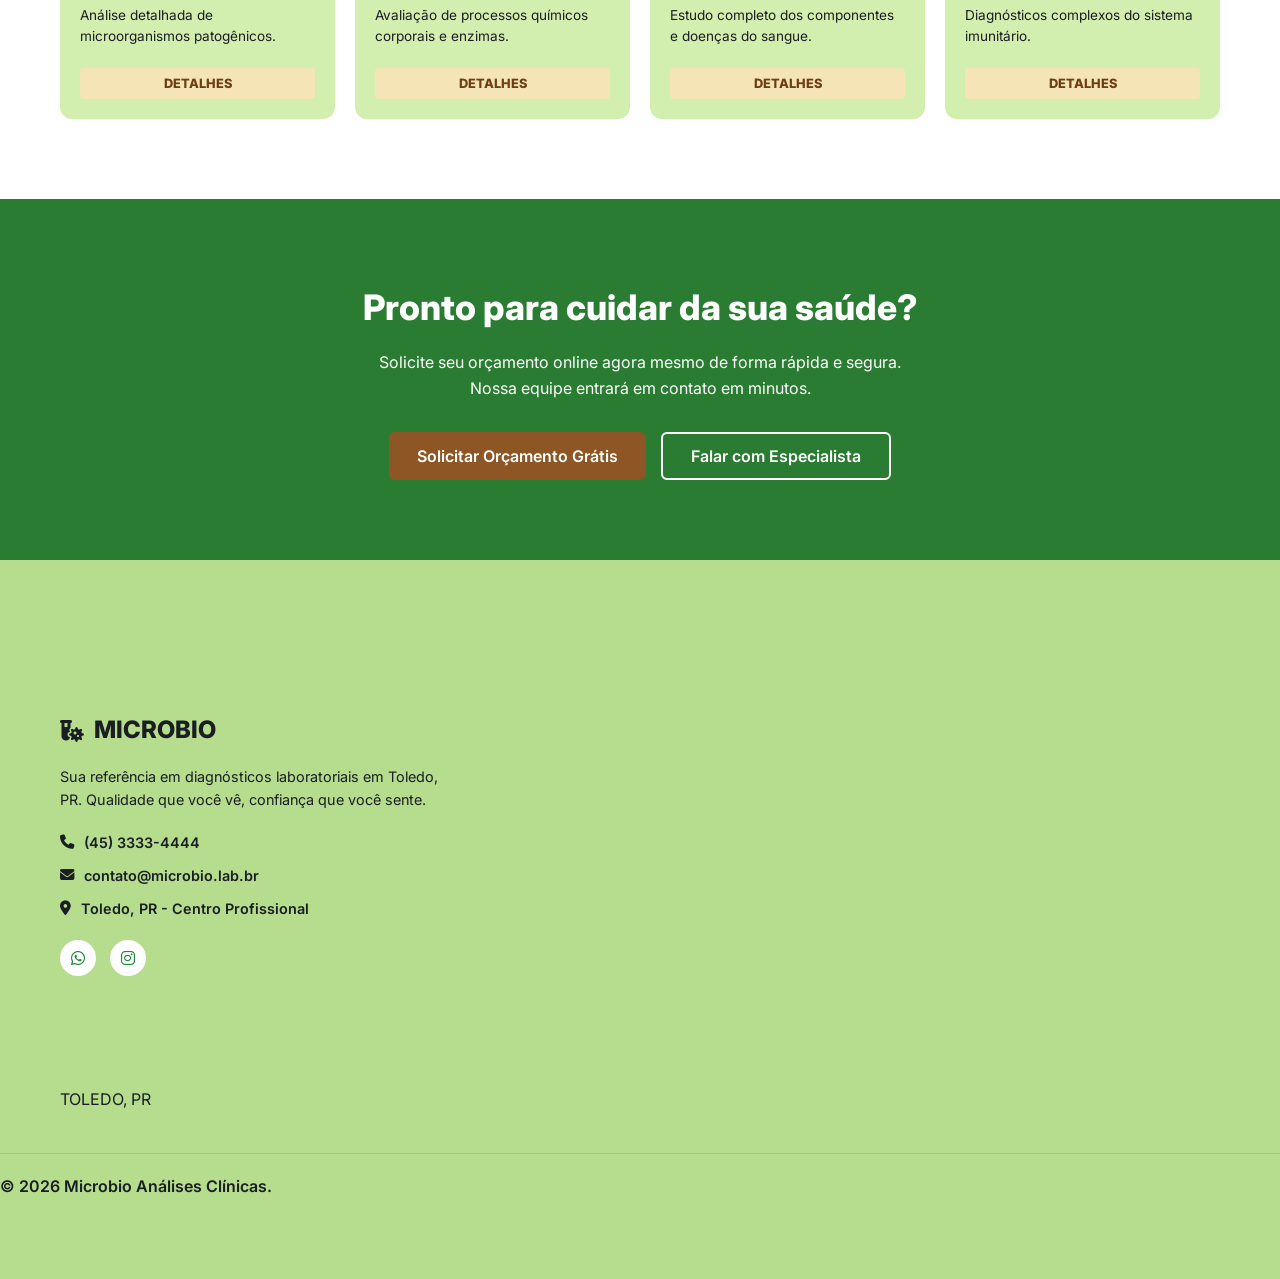
==== commit 2016150c: "Merge branch 'master02' into master03" ====
--- a/index.html
+++ b/index.html
@@ -7,27 +7,33 @@
     <link href="https://fonts.googleapis.com/css2?family=Inter:wght@400;600;800&display=swap" rel="stylesheet">
     <link rel="stylesheet" href="https://cdnjs.cloudflare.com/ajax/libs/font-awesome/6.4.0/css/all.min.css">
     <link rel="stylesheet" href="style.css">
+    <link href="https://fonts.googleapis.com/css2?family=Kanit&display=swap" rel="stylesheet">
+    <script src="./script.js"></script>
 </head>
 <body>
     
     <nav class="navbar">
-        <div class="container navbar-container">
-            <div class="navbar-logo">
-                <div class="logo-icon">
-                    <i class="fa-solid fa-leaf"></i> </div>
-                <span class="logo-text">MICROBIO</span>
-            </div>
-            
+    <div class="container navbar-container">
+
+        <!-- LOGO -->
+        <div class="navbar-logo">
+            <img src="./download.png" alt="Microbio Logo">
+        </div>
+
+        <!-- MENU (links + botão juntos) -->
+        <div class="navbar-menu">
             <ul class="navbar-links">
-               <li><a href="#">Home</a></li> <li><a href="#sobre">Sobre</a></li>
-               <li><a href="#servicos">Serviços</a></li>
-               <li><a href="#contato">Portal de Exames</a></li> </ul>
-            
-            <div class="navbar-action">
-                <button class="btn btn-brown">Solicitar Orçamento</button>
-            </div>
+                <li><a href="#">Home</a></li>
+                <li><a href="#">Sobre</a></li>
+                <li><a href="#">Serviços</a></li>
+                <li><a href="#">Portal de Exames</a></li>
+            </ul>
+
+            <button class="btn btn-brown">Solicitar Orçamento</button>
         </div>
-    </nav>
+
+    </div>
+</nav>
 
     <header class="hero">
         <div class="container hero-container">
@@ -44,7 +50,7 @@
             </div>
             <div class="hero-image">
                 <div class="image-placeholder scientist-placeholder">
-                    <span>[Ilustração do Cientista]</span>
+                    <img src="./microbio.png" alt="fundo1">
                 </div>
             </div>
         </div>
@@ -166,9 +172,15 @@
                         <a href="#"><i class="fa-brands fa-instagram"></i></a>
                     </div>
                 </div>
-                <div class="footer-map">
-                    <div class="map-placeholder">
-                        <i class="fa-solid fa-location-dot"></i>
+                <div class="map-container">
+                    <iframe
+                        src="https://www.google.com/maps/embed?pb=!1m18!1m12!1m3!1d3617.5804609901415!2d-53.446871699999996!3d-24.946358300000004!2m3!1f0!2f0!3f0!3m2!1i1024!2i768!4f13.1!3m3!1m2!1s0x94f3d470dd8c8fd5%3A0xec68a11460d6f801!2sR.%20Volunt%C3%A1rios%20da%20P%C3%A1tria%2C%201670%20-%20Centro%2C%20Cascavel%20-%20PR%2C%2085812-160!5e0!3m2!1spt-BR!2sbr!4v1749645608896!5m2!1spt-BR!2sbr"
+                        allowfullscreen=""
+                        loading="lazy"
+                        referrerpolicy="no-referrer-when-downgrade"
+                        class="map">
+                    </iframe>
+                </div>
                         <span>TOLEDO, PR</span>
                     </div>
                 </div>
--- a/style.css
+++ b/style.css
@@ -26,55 +26,58 @@
     font-family: 'Inter', sans-serif;
 }
 
-html {
-    scroll-behavior: smooth;
-}
-
-/* --- Navbar --- */
+/* ==================== NAVBAR ==================== */
 .navbar {
-    background-color: var(--green-light-bg); /* Usa o mesmo verde claro do rodapé */
+    background-color: var(--green-light-bg);
     padding: 15px 0;
     position: sticky;
     top: 0;
     z-index: 1000;
-    box-shadow: 0 2px 10px rgba(0,0,0,0.05); /* Sombra suave para destacar na rolagem */
+    box-shadow: 0 2px 10px rgba(0, 0, 0, 0.05);
 }
 
 .navbar-container {
     display: flex;
-    justify-content: space-between;
-    align-items: center;
-}
-
+    align-items: center;
+    justify-content: space-between; /* 🔥 ESSENCIAL */
+    max-width: 1200px;
+    margin: 0 auto;
+    padding: 0 40px; /* 🔥 aumenta respiro lateral */
+}
+
+/* Logo */
 .navbar-logo {
     display: flex;
     align-items: center;
-    gap: 12px;
-}
-
-/* Quadrado mais claro atrás do ícone da logo */
-.logo-icon {
-    background-color: #cbe3b0; 
-    width: 40px;
-    height: 40px;
-    display: flex;
-    justify-content: center;
-    align-items: center;
-    color: var(--white);
+    gap: 10px;
+}
+
+.navbar-logo img {
+    height: 55px;
+    width: auto;
+    object-fit: contain;
+}
+
+.logo-text {
+    font-weight: 800;
     font-size: 1.2rem;
-}
-
-.logo-text {
-    font-size: 1.6rem;
-    font-weight: 900;
-    color: var(--text-dark);
-    letter-spacing: -0.5px;
-}
-
+    color: var(--text-dark);
+}
+
+/* Menu (links + botão) */
+.navbar-menu {
+    display: flex;
+    align-items: center;
+    gap: 80px; /* 🔥 aumenta bastante aqui */
+}
+
+/* Links */
 .navbar-links {
     display: flex;
     list-style: none;
-    gap: 30px;
+    gap: 30px;           /* 🔥 espaço entre links */
+    margin: 0;
+    padding: 0;
 }
 
 .navbar-links a {
@@ -82,27 +85,44 @@
     color: var(--text-dark);
     font-weight: 600;
     font-size: 0.95rem;
-    transition: color 0.2s;
+    letter-spacing: 0.4px;
+    transition: color 0.2s ease;
 }
 
 .navbar-links a:hover {
     color: var(--green-primary);
 }
 
-/* Responsividade da Navbar */
+/* Botão */
+.btn-brown {
+    background-color: var(--brown);
+    color: white;
+    border: none;
+    padding: 10px 22px;
+    border-radius: 8px;
+    font-weight: 600;
+    font-size: 0.95rem;
+    cursor: pointer;
+    transition: all 0.3s ease;
+    white-space: nowrap;
+}
+
+.btn-brown:hover {
+    background-color: #6b3e15;
+    transform: translateY(-2px);
+}
+
+/* Responsivo */
 @media (max-width: 992px) {
-    /* Esconde os links no mobile para não quebrar o layout */
-    .navbar-links {
-        display: none; 
+    .navbar-menu {
+        display: none;
     }
 }
 
 @media (max-width: 576px) {
-    /* No celular, diminui um pouco as coisas para caber botão e logo */
-    .logo-text { font-size: 1.2rem; }
-    .navbar-action .btn { padding: 8px 16px; font-size: 0.85rem; }
-}
-
+    .navbar-logo img { height: 48px; }
+    .btn-brown { padding: 9px 20px; font-size: 0.9rem; }
+}
 body {
     color: var(--text-dark);
     line-height: 1.6;
@@ -154,6 +174,7 @@
     cursor: pointer;
 }
 
+
 /* --- Hero Section --- */
 .hero {
     padding: 80px 0;
@@ -193,16 +214,36 @@
 .hero-image {
     flex: 1;
 }
-.scientist-placeholder {
+.scientist-placeholder img {
+    width: 100%;
+    height: 100%;
+    object-fit: cover;
+    border-radius: 12px;
+    display: block;
     background-color: var(--green-card);
     height: 400px;
     border-radius: 12px;
-    display: flex;
+    overflow: hidden; /* 🔥 MUITO IMPORTANTE */
+    box-shadow: 0 10px 30px rgba(0,0,0,0.1);
+}
+
+.map-placeholder {
+    background-color: var(--white);
+    height: 250px;
+    border-radius: 12px;
+    display: flex;
+    flex-direction: column;
     align-items: center;
     justify-content: center;
-    color: var(--green-dark);
-    font-weight: 600;
-    box-shadow: 0 10px 30px rgba(0,0,0,0.1);
+    font-weight: 800;
+    color: var(--text-dark);
+}
+
+.map {
+    width: 100%;      /* largura total do container */
+    height: 400px;    /* altura do mapa — aumente para 500px ou mais */
+    border: 0;        /* remove borda */
+    border-radius: 10px; /* opcional: deixa arredondado */
 }
 
 /* --- Seções Gerais --- */
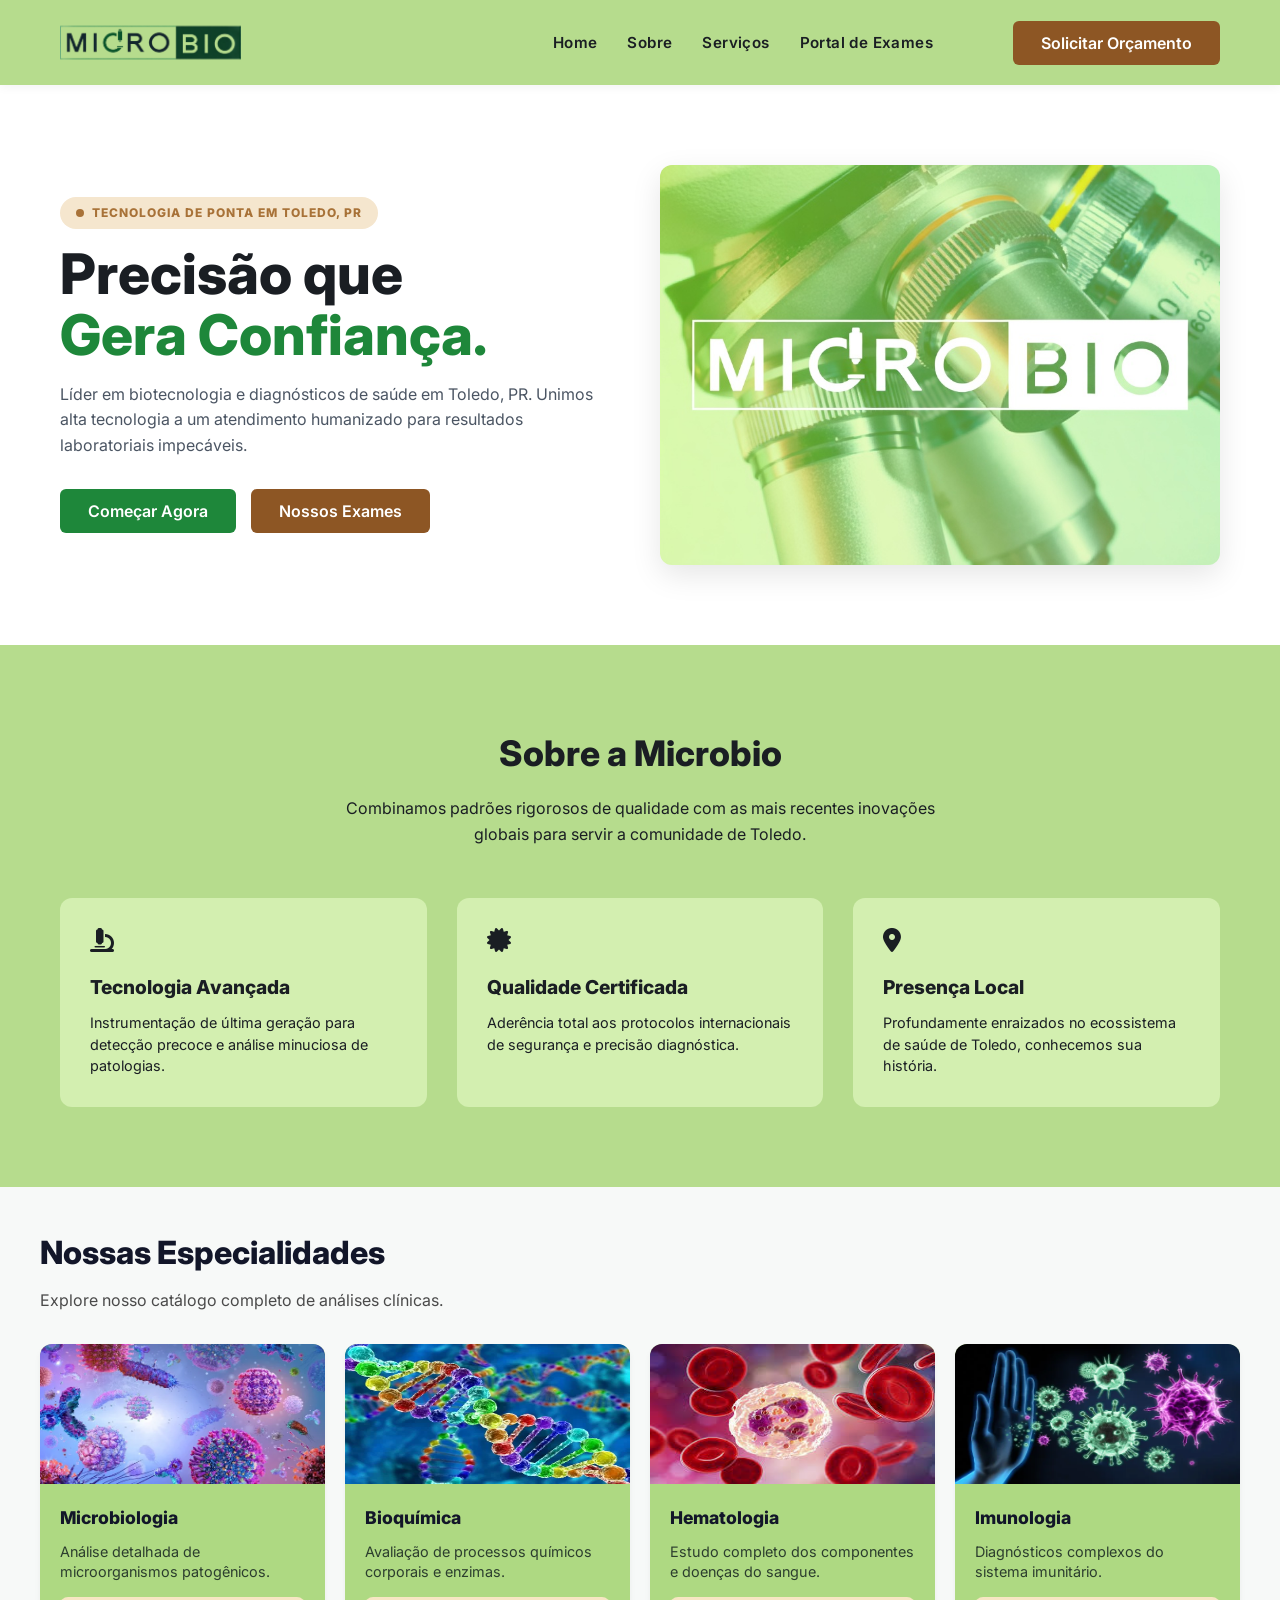
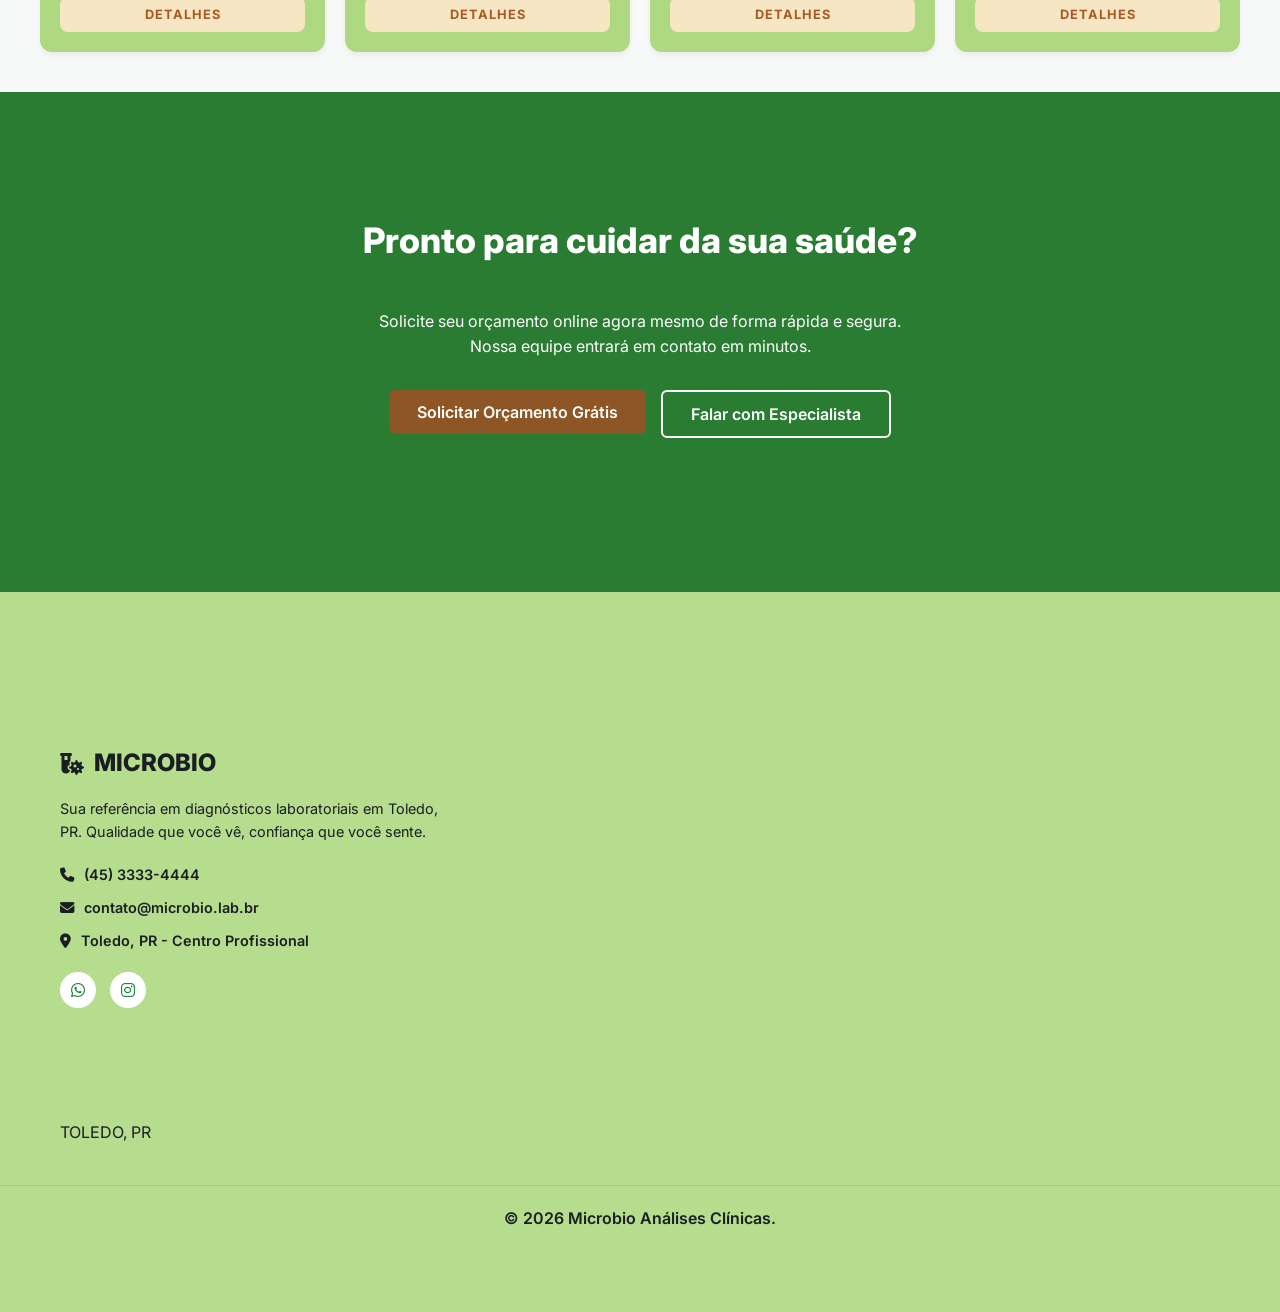
==== commit ac7b9faf: "Adiconado imagens, tela de login criada" ====
--- a/index.html
+++ b/index.html
@@ -1,5 +1,6 @@
 <!DOCTYPE html>
 <html lang="pt-BR">
+
 <head>
     <meta charset="UTF-8">
     <meta name="viewport" content="width=device-width, initial-scale=1.0">
@@ -8,60 +9,66 @@
     <link rel="stylesheet" href="https://cdnjs.cloudflare.com/ajax/libs/font-awesome/6.4.0/css/all.min.css">
     <link rel="stylesheet" href="style.css">
     <link href="https://fonts.googleapis.com/css2?family=Kanit&display=swap" rel="stylesheet">
-    <script src="./script.js"></script>
 </head>
+
 <body>
-    
+
     <nav class="navbar">
-    <div class="container navbar-container">
-
-        <!-- LOGO -->
-        <div class="navbar-logo">
-            <img src="./download.png" alt="Microbio Logo">
-        </div>
-
-        <!-- MENU (links + botão juntos) -->
-        <div class="navbar-menu">
-            <ul class="navbar-links">
-                <li><a href="#">Home</a></li>
-                <li><a href="#">Sobre</a></li>
-                <li><a href="#">Serviços</a></li>
-                <li><a href="#">Portal de Exames</a></li>
-            </ul>
-
-            <button class="btn btn-brown">Solicitar Orçamento</button>
-        </div>
-
-    </div>
-</nav>
-
-    <header class="hero">
+        <div class="container navbar-container">
+
+            <!-- LOGO -->
+            <div class="navbar-logo">
+                <img src="img/logo.png" alt="Microbio Logo">
+            </div>
+
+            <!-- MENU (links + botão juntos) -->
+            <div class="navbar-menu">
+                <ul class="navbar-links">
+                    <li><a href="#home">Home</a></li>
+                    <li><a href="#sobre">Sobre</a></li>
+                    <li><a href="#servicos">Serviços</a></li>
+                    <li><a href="#">Portal de Exames</a></li>
+                </ul>
+            <a href="login/login.html">
+                <button class="btn btn-brown">Solicitar Orçamento</button>
+            </a>
+            </div>
+
+        </div>
+    </nav>
+
+
+    <header id="home" class="hero">
         <div class="container hero-container">
             <div class="hero-content">
                 <div class="tag">
                     <span class="dot"></span> TECNOLOGIA DE PONTA EM TOLEDO, PR
                 </div>
                 <h1>Precisão que<br><span class="highlight">Gera Confiança.</span></h1>
-                <p>Líder em biotecnologia e diagnósticos de saúde em Toledo, PR. Unimos alta tecnologia a um atendimento humanizado para resultados laboratoriais impecáveis.</p>
+                <p>Líder em biotecnologia e diagnósticos de saúde em Toledo, PR. Unimos alta tecnologia a um atendimento
+                    humanizado para resultados laboratoriais impecáveis.</p>
                 <div class="hero-buttons">
+                    <a href="login/login.html">
                     <button class="btn btn-green">Começar Agora</button>
+                    </a>
                     <button class="btn btn-brown">Nossos Exames</button>
                 </div>
             </div>
             <div class="hero-image">
                 <div class="image-placeholder scientist-placeholder">
-                    <img src="./microbio.png" alt="fundo1">
+                    <img src="img/microbio.png" alt="fundo1">
                 </div>
             </div>
         </div>
     </header>
 
     <section id="sobre" class="about section-light-green">
-    
+
         <div class="container">
             <div class="section-header center">
                 <h2>Sobre a Microbio</h2>
-                <p>Combinamos padrões rigorosos de qualidade com as mais recentes inovações globais para servir a comunidade de Toledo.</p>
+                <p>Combinamos padrões rigorosos de qualidade com as mais recentes inovações globais para servir a
+                    comunidade de Toledo.</p>
             </div>
             <div class="about-grid">
                 <div class="card card-green">
@@ -83,72 +90,79 @@
         </div>
     </section>
 
-    <section id="servicos" class="specialties section-white">
-    <div class="container">
-        <div class="specialties-header">
-            <div>
+
+    <section id="servicos" class="especialidades-section">
+        <div class="especialidades-header">
+            <div class="header-text">
                 <h2>Nossas Especialidades</h2>
                 <p>Explore nosso catálogo completo de análises clínicas.</p>
             </div>
         </div>
 
-        <div class="specialties-grid">
-            <div class="spec-card">
-                <div class="spec-img img-micro"></div>
-                <div class="spec-content">
+        <div class="cards2-container">
+            <div class="card2">
+                <img src="img/microbiologia.jpg" alt="Microorganismos em placa de Petri" class="card2-img">
+                <div class="card2-body">
                     <h3>Microbiologia</h3>
-                    <p>Análise detalhada de microorganismos patogênicos.</p>
-                    <div class="extra-content">
-                        <p>Realizamos exames de cultura, antibiograma e identificação bacteriana com precisão diagnóstica de ponta.</p>
-                    </div>
-                    <button class="btn-tan btn-expand">DETALHES</button>
-                </div>
-            </div>
-
-            <div class="spec-card">
-                <div class="spec-img img-bio"></div>
-                <div class="spec-content">
+                    <p class="card2-desc">Análise detalhada de microorganismos patogênicos.</p>
+
+                    <div class="card2-expandable">
+                        <p>Exames de cultura, antibiograma e pesquisa de bactérias e fungos com alta precisão.</p>
+                    </div>
+
+                    <button class="btn-detalhes">DETALHES</button>
+                </div>
+            </div>
+
+            <div class="card2">
+                <img src="img/bioquimica.jpg" alt="Microorganismos em placa de Petri" class="card2-img">
+                <div class="card2-body">
                     <h3>Bioquímica</h3>
-                    <p>Avaliação de processos químicos corporais e enzimas.</p>
-                    <div class="extra-content">
-                        <p>Análises de rotina e especiais, incluindo perfil lipídico, função renal, hepática e marcadores cardíacos.</p>
-                    </div>
-                    <button class="btn-tan btn-expand">DETALHES</button>
-                </div>
-            </div>
-
-            <div class="spec-card">
-                <div class="spec-img img-hema"></div>
-                <div class="spec-content">
+                    <p class="card2-desc">Avaliação de processos químicos corporais e enzimas.</p>
+                    <div class="card2-expandable">
+                        <p>Dosagens hormonais, glicemia, colesterol e perfis hepáticos e renais completos.</p>
+                    </div>
+                    <button class="btn-detalhes">DETALHES</button>
+                </div>
+            </div>
+
+            <div class="card2">
+                <img src="img/hematologia.jpg" alt="Microorganismos em placa de Petri" class="card2-img">
+                <div class="card2-body">
                     <h3>Hematologia</h3>
-                    <p>Estudo completo dos componentes e doenças do sangue.</p>
-                    <div class="extra-content">
-                        <p>Hemogramas completos, contagem de reticulócitos e provas de coagulação com tecnologia automatizada.</p>
-                    </div>
-                    <button class="btn-tan btn-expand">DETALHES</button>
-                </div>
-            </div>
-
-            <div class="spec-card">
-                <div class="spec-img img-imuno"></div>
-                <div class="spec-content">
+                    <p class="card2-desc">Estudo completo dos componentes e doenças do sangue.</p>
+                    <div class="card2-expandable">
+                        <p>Hemograma completo, coagulograma e análise de distúrbios sanguíneos.</p>
+                    </div>
+                    <button class="btn-detalhes">DETALHES</button>
+                </div>
+            </div>
+
+            <div class="card2">
+                <img src="img/imunologia.jpg" alt="Microorganismos em placa de Petri" class="card2-img">
+                <div class="card2-body">
                     <h3>Imunologia</h3>
-                    <p>Diagnósticos complexos do sistema imunitário.</p>
-                    <div class="extra-content">
-                        <p>Pesquisa de anticorpos, diagnóstico de doenças autoimunes, testes alérgicos e marcadores tumorais.</p>
-                    </div>
-                    <button class="btn-tan btn-expand">DETALHES</button>
-                </div>
-            </div>
-        </div>
-    </div>
-</section>
+                    <p class="card2-desc">Diagnósticos complexos do sistema imunitário.</p>
+                    <div class="card2-expandable">
+                        <p>Testes de alergia, doenças autoimunes e sorologia para diversas patologias.</p>
+                    </div>
+                    <button class="btn-detalhes">DETALHES</button>
+                </div>
+            </div>
+        </div>
+    </section>
+
+
+
     <section class="cta section-dark-green">
         <div class="container center">
             <h2>Pronto para cuidar da sua saúde?</h2>
-            <p>Solicite seu orçamento online agora mesmo de forma rápida e segura.<br>Nossa equipe entrará em contato em minutos.</p>
+            <p>Solicite seu orçamento online agora mesmo de forma rápida e segura.<br>Nossa equipe entrará em contato em
+                minutos.</p>
             <div class="cta-buttons">
+                <a href="login/login.html">
                 <button class="btn btn-brown">Solicitar Orçamento Grátis</button>
+                </a>
                 <button class="btn btn-outline">Falar com Especialista</button>
             </div>
         </div>
@@ -161,7 +175,8 @@
                     <div class="logo">
                         <i class="fa-solid fa-vial-virus"></i> MICROBIO
                     </div>
-                    <p class="footer-desc">Sua referência em diagnósticos laboratoriais em Toledo, PR. Qualidade que você vê, confiança que você sente.</p>
+                    <p class="footer-desc">Sua referência em diagnósticos laboratoriais em Toledo, PR. Qualidade que
+                        você vê, confiança que você sente.</p>
                     <ul class="contact-list">
                         <li><i class="fa-solid fa-phone"></i> (45) 3333-4444</li>
                         <li><i class="fa-solid fa-envelope"></i> contato@microbio.lab.br</li>
@@ -175,22 +190,20 @@
                 <div class="map-container">
                     <iframe
                         src="https://www.google.com/maps/embed?pb=!1m18!1m12!1m3!1d3617.5804609901415!2d-53.446871699999996!3d-24.946358300000004!2m3!1f0!2f0!3f0!3m2!1i1024!2i768!4f13.1!3m3!1m2!1s0x94f3d470dd8c8fd5%3A0xec68a11460d6f801!2sR.%20Volunt%C3%A1rios%20da%20P%C3%A1tria%2C%201670%20-%20Centro%2C%20Cascavel%20-%20PR%2C%2085812-160!5e0!3m2!1spt-BR!2sbr!4v1749645608896!5m2!1spt-BR!2sbr"
-                        allowfullscreen=""
-                        loading="lazy"
-                        referrerpolicy="no-referrer-when-downgrade"
-                        class="map">
+                        allowfullscreen="" loading="lazy" referrerpolicy="no-referrer-when-downgrade" class="map">
                     </iframe>
                 </div>
-                        <span>TOLEDO, PR</span>
-                    </div>
-                </div>
-            </div>
-            <div class="footer-bottom">
-                <p>&copy; 2026 Microbio Análises Clínicas. </p>
-                </div>
-            </div>
+                <span>TOLEDO, PR</span>
+            </div>
+        </div>
+        </div>
+        <div class="footer-bottom">
+            <p>&copy; 2026 Microbio Análises Clínicas. </p>
+        </div>
+        </div>
         </div>
     </footer>
- <script src="script.js"></script>
+    <script src="script.js"></script>
 </body>
+
 </html>
--- a/style.css
+++ b/style.css
@@ -3,21 +3,23 @@
     --white: #ffffff;
     --text-dark: #1a1e23;
     --text-gray: #4b5563;
-    
+
     --green-primary: #1e873a;
     --green-dark: #297c31;
     --green-light-bg: #b6dc8d;
     --green-card: #d3efb0;
-    
+
     --brown: #8d5624;
     --brown-text: #6b3e15;
     --tan-btn: #f5e4b6;
-    
+
     --tag-bg: #f5e6ce;
     --tag-text: #a87238;
 }
 
-
+html {
+    scroll-behavior: smooth;
+}
 
 * {
     margin: 0;
@@ -39,10 +41,12 @@
 .navbar-container {
     display: flex;
     align-items: center;
-    justify-content: space-between; /* 🔥 ESSENCIAL */
+    justify-content: space-between;
+    /* 🔥 ESSENCIAL */
     max-width: 1200px;
     margin: 0 auto;
-    padding: 0 40px; /* 🔥 aumenta respiro lateral */
+    padding: 0 40px;
+    /* 🔥 aumenta respiro lateral */
 }
 
 /* Logo */
@@ -68,14 +72,16 @@
 .navbar-menu {
     display: flex;
     align-items: center;
-    gap: 80px; /* 🔥 aumenta bastante aqui */
+    gap: 80px;
+    /* 🔥 aumenta bastante aqui */
 }
 
 /* Links */
 .navbar-links {
     display: flex;
     list-style: none;
-    gap: 30px;           /* 🔥 espaço entre links */
+    gap: 30px;
+    /* 🔥 espaço entre links */
     margin: 0;
     padding: 0;
 }
@@ -120,9 +126,16 @@
 }
 
 @media (max-width: 576px) {
-    .navbar-logo img { height: 48px; }
-    .btn-brown { padding: 9px 20px; font-size: 0.9rem; }
-}
+    .navbar-logo img {
+        height: 48px;
+    }
+
+    .btn-brown {
+        padding: 9px 20px;
+        font-size: 0.9rem;
+    }
+}
+
 body {
     color: var(--text-dark);
     line-height: 1.6;
@@ -140,12 +153,34 @@
 }
 
 /* Tipografia */
-h1 { font-size: 3.5rem; font-weight: 800; line-height: 1.1; margin: 15px 0; }
-h2 { font-size: 2.2rem; font-weight: 800; margin-bottom: 15px; }
-h3 { font-size: 1.2rem; font-weight: 800; margin-bottom: 10px; }
-p { color: var(--text-gray); font-size: 1rem; margin-bottom: 20px; }
-
-.highlight { color: var(--green-primary); }
+h1 {
+    font-size: 3.5rem;
+    font-weight: 800;
+    line-height: 1.1;
+    margin: 15px 0;
+}
+
+h2 {
+    font-size: 2.2rem;
+    font-weight: 800;
+    margin-bottom: 15px;
+}
+
+h3 {
+    font-size: 1.2rem;
+    font-weight: 800;
+    margin-bottom: 10px;
+}
+
+p {
+    color: var(--text-gray);
+    font-size: 1rem;
+    margin-bottom: 20px;
+}
+
+.highlight {
+    color: var(--green-primary);
+}
 
 /* Botões */
 .btn {
@@ -157,18 +192,35 @@
     cursor: pointer;
     transition: transform 0.2s, opacity 0.2s;
 }
-.btn:hover { transform: translateY(-2px); opacity: 0.9; }
-
-.btn-green { background-color: var(--green-primary); color: var(--white); }
-.btn-brown { background-color: var(--brown); color: var(--white); }
-.btn-outline { background-color: transparent; border: 2px solid var(--white); color: var(--white); }
-.btn-tan { 
-    background-color: var(--tan-btn); 
-    color: var(--brown-text); 
-    border: none; 
-    padding: 8px 24px; 
-    border-radius: 4px; 
-    font-weight: 800; 
+
+.btn:hover {
+    transform: translateY(-2px);
+    opacity: 0.9;
+}
+
+.btn-green {
+    background-color: var(--green-primary);
+    color: var(--white);
+}
+
+.btn-brown {
+    background-color: var(--brown);
+    color: var(--white);
+}
+
+.btn-outline {
+    background-color: transparent;
+    border: 2px solid var(--white);
+    color: var(--white);
+}
+
+.btn-tan {
+    background-color: var(--tan-btn);
+    color: var(--brown-text);
+    border: none;
+    padding: 8px 24px;
+    border-radius: 4px;
+    font-weight: 800;
     font-size: 0.8rem;
     width: 100%;
     cursor: pointer;
@@ -180,15 +232,18 @@
     padding: 80px 0;
     background-color: var(--white);
 }
+
 .hero-container {
     display: flex;
     align-items: center;
     justify-content: space-between;
     gap: 40px;
 }
+
 .hero-content {
     flex: 1;
 }
+
 .tag {
     display: inline-flex;
     align-items: center;
@@ -200,20 +255,25 @@
     font-weight: 800;
     letter-spacing: 1px;
 }
+
 .dot {
-    width: 8px; height: 8px;
+    width: 8px;
+    height: 8px;
     background-color: var(--tag-text);
     border-radius: 50%;
     margin-right: 8px;
 }
+
 .hero-buttons {
     display: flex;
     gap: 15px;
     margin-top: 30px;
 }
+
 .hero-image {
     flex: 1;
 }
+
 .scientist-placeholder img {
     width: 100%;
     height: 100%;
@@ -223,8 +283,9 @@
     background-color: var(--green-card);
     height: 400px;
     border-radius: 12px;
-    overflow: hidden; /* 🔥 MUITO IMPORTANTE */
-    box-shadow: 0 10px 30px rgba(0,0,0,0.1);
+    overflow: hidden;
+    /* 🔥 MUITO IMPORTANTE */
+    box-shadow: 0 10px 30px rgba(0, 0, 0, 0.1);
 }
 
 .map-placeholder {
@@ -240,18 +301,39 @@
 }
 
 .map {
-    width: 100%;      /* largura total do container */
-    height: 400px;    /* altura do mapa — aumente para 500px ou mais */
-    border: 0;        /* remove borda */
-    border-radius: 10px; /* opcional: deixa arredondado */
+    width: 100%;
+    /* largura total do container */
+    height: 400px;
+    /* altura do mapa — aumente para 500px ou mais */
+    border: 0;
+    /* remove borda */
+    border-radius: 10px;
+    /* opcional: deixa arredondado */
 }
 
 /* --- Seções Gerais --- */
-.section-light-green { background-color: var(--green-light-bg); padding: 80px 0; }
-.section-white { background-color: var(--white); padding: 80px 0; }
-.section-dark-green { background-color: var(--green-dark); padding: 80px 0; color: var(--white); }
-
-.section-dark-green h2, .section-dark-green p { color: var(--white); }
+.section-light-green {
+    background-color: var(--green-light-bg);
+    padding: 80px 0;
+}
+
+.section-white {
+    background-color: var(--white);
+    padding: 80px 0;
+}
+
+.section-dark-green {
+    background-color: var(--green-dark);
+    padding: 80px 0;
+    color: var(--white);
+    height: 500px;
+}
+
+.section-dark-green h2,
+.section-dark-green p {
+    color: var(--white);
+    margin-top: 40px;
+}
 
 .section-header p {
     max-width: 600px;
@@ -273,15 +355,15 @@
     border-radius: 12px;
     position: relative;
     /* Transição suave para o card todo (sombra e posição) */
-    transition: transform 0.5s cubic-bezier(0.4, 0, 0.2, 1), 
-                box-shadow 0.5s cubic-bezier(0.4, 0, 0.2, 1);
+    transition: transform 0.5s cubic-bezier(0.4, 0, 0.2, 1),
+        box-shadow 0.5s cubic-bezier(0.4, 0, 0.2, 1);
     cursor: default;
 }
 
 /* Efeito de subir o card - Ajustado para ser mais fluido */
 .about-grid .card:hover {
-    transform: translateY(-10px); 
-    box-shadow: 0 15px 30px rgba(0, 0, 0, 0.12); 
+    transform: translateY(-10px);
+    box-shadow: 0 15px 30px rgba(0, 0, 0, 0.12);
 }
 
 /* --- O SEGREDO DA SUAVEZA --- */
@@ -292,23 +374,25 @@
     opacity: 0;
     overflow: hidden;
     /* Adicionamos um delay minúsculo na opacidade para ela aparecer enquanto abre */
-    transition: max-height 0.6s cubic-bezier(0.4, 0, 0.2, 1), 
-                opacity 0.4s ease-out,
-                margin-top 0.5s ease;
+    transition: max-height 0.6s cubic-bezier(0.4, 0, 0.2, 1),
+        opacity 0.4s ease-out,
+        margin-top 0.5s ease;
 }
 
 /* 2. Quando passar o mouse no CARD, o conteúdo desenrola */
 .card:hover .extra-content {
-    max-height: 200px; /* Valor fixo maior que o texto, mas não exagerado */
+    max-height: 200px;
+    /* Valor fixo maior que o texto, mas não exagerado */
     opacity: 1;
-    margin-top: 15px; /* Dá o espaçamento suave entre o texto fixo e o extra */
+    margin-top: 15px;
+    /* Dá o espaçamento suave entre o texto fixo e o extra */
 }
 
 /* Ajustes finos nos textos e ícones */
-.card p { 
-    color: var(--text-dark); 
-    margin: 0; 
-    font-size: 0.9rem; 
+.card p {
+    color: var(--text-dark);
+    margin: 0;
+    font-size: 0.9rem;
     line-height: 1.5;
 }
 
@@ -321,84 +405,154 @@
 }
 
 .card:hover .icon {
-    transform: scale(1.1) rotate(5deg); /* Dá uma leve "vivida" no ícone */
-}
-
-/* --- Specialties --- */
-.specialties-header {
+    transform: scale(1.1) rotate(5deg);
+    /* Dá uma leve "vivida" no ícone */
+}
+
+/* Container Principal da Section */
+.especialidades-section {
+    padding: 40px 20px;
+    background-color: #f7f9f8;
+    /* Cor de fundo clara inspirada na imagem */
+    font-family: Arial, sans-serif;
+}
+
+/* Cabeçalho da Section */
+.especialidades-header {
     display: flex;
     justify-content: space-between;
-    align-items: flex-end;
-    margin-bottom: 40px;
-}
-.specialties-header p { margin: 0; }
-.link-brown {
-    color: var(--brown);
+    align-items: center;
+    max-width: 1200px;
+    margin: 0 auto 30px auto;
+    flex-wrap: wrap;
+    gap: 20px;
+}
+
+.header-text h2 {
+    font-size: 2rem;
+    color: #121629;
+    margin: 0 0 10px 0;
+}
+
+.header-text p {
+    margin: 0;
+    color: #4a4a4a;
+}
+
+.link-todos {
+    color: #9d5025;
     text-decoration: none;
-    font-weight: 600;
-    font-size: 0.9rem;
-}
-
-.specialties-grid {
+    font-weight: bold;
+}
+
+.link-todos:hover {
+    text-decoration: underline;
+}
+
+/* Container dos Cards */
+.cards2-container {
     display: grid;
-    grid-template-columns: repeat(4, 1fr);
+    grid-template-columns: repeat(auto-fit, minmax(250px, 1fr));
     gap: 20px;
-}
-.spec-card {
-    background-color: var(--green-card);
+    max-width: 1200px;
+    margin: 0 auto;
+    align-items: start;
+}
+
+/* O Card 2 */
+.card2 {
+    background-color: #aed982;
+    /* Verde claro do card */
     border-radius: 12px;
     overflow: hidden;
     display: flex;
     flex-direction: column;
-    transition: transform 0.4s ease, box-shadow 0.4s ease;
+    box-shadow: 0 4px 6px rgba(0, 0, 0, 0.05);
+    transition: transform 0.3s ease;
+}
+
+.card2:hover {
+    transform: translateY(-5px);
+}
+
+/* Área da imagem superior */
+.card2-img {
+    height: 140px;
+    width: 100%;
+    /* Aqui você pode usar background-image: url('caminho/para/imagem.jpg'); no seu projeto real */
+}
+
+/* Corpo do card */
+.card2-body {
+    padding: 20px;
+    display: flex;
+    flex-direction: column;
+    flex-grow: 1;
+}
+
+.card2-body h3 {
+    margin: 0 0 10px 0;
+    color: #121629;
+    font-size: 1.1rem;
+}
+
+.card2-desc {
+    margin: 0 0 15px 0;
+    font-size: 0.9rem;
+    color: #2c3e2e;
+    line-height: 1.4;
+}
+
+/* Área Expansível Oculta */
+.card2-expandable {
+    max-height: 0;
+    overflow: hidden;
+    opacity: 0;
+    transition: max-height 0.4s ease, opacity 0.3s ease;
+}
+
+/* 2. O estado ATIVO (visível) */
+/* IMPORTANTE: .card2.active deve estar sem espaço entre eles */
+.card2.active .card2-expandable {
+    max-height: 200px;
+    /* Ajuste conforme o tamanho do texto */
+    opacity: 1;
+    margin-top: 10px;
+    padding-bottom: 10px;
+}
+
+.card2-expandable p {
+    font-size: 0.85rem;
+    color: #1b261c;
+    margin: 0;
+    border-top: 1px solid rgba(0, 0, 0, 0.1);
+    padding-top: 10px;
+}
+
+/* Botão Detalhes */
+.btn-detalhes {
+    margin-top: auto;
+    /* Empurra o botão pro final do card */
+    background-color: #f7e6c3;
+    /* Bege/Amarelo claro */
+    color: #a85822;
+    /* Laranja/Marrom do texto */
+    border: none;
+    width: 100%;
+    padding: 10px;
+    border-radius: 8px;
+    font-weight: bold;
+    font-size: 0.8rem;
     cursor: pointer;
-}
-
-.spec-card:hover {
-    /* Faz o card subir 8 pixels */
-    transform: translateY(-8px);
-    
-    /* Adiciona uma sombra suave para dar profundidade */
-    box-shadow: 0 12px 24px rgba(0, 0, 0, 0.15);
-}
-
-.spec-img {
-    height: 140px;
-    background-color: #1b3d36; /* Cor escura simulando as imagens do protótipo */
-}
-.spec-content {
-    padding: 20px;
-    flex: 1;
-    display: flex;
-    flex-direction: column;
-}
-.spec-content p {
-    font-size: 0.85rem;
-    color: var(--text-dark);
-    flex: 1;
-}
-
-/* Escondido por padrão */
-.extra-content {
-    max-height: 0;
-    opacity: 0;
-    overflow: hidden;
-    transition: all 0.5s ease-in-out;
-}
-
-/* SÓ abre o conteúdo que está dentro de um card com a classe 'expanded' */
-.spec-card.expanded .extra-content {
-    max-height: 200px; 
-    opacity: 1;
-    margin-top: 15px;
-    margin-bottom: 10px;
-}
-
-/* Estilo do botão quando aberto */
-.spec-card.expanded .btn-expand {
-    background-color: #8B5A2B; /* Cor marrom citada no seu projeto */
-    color: white;
-}
+    letter-spacing: 1px;
+    transition: background-color 0.2s ease;
+}
+
+.btn-detalhes:hover {
+    background-color: #ebd5a9;
+}
+
+
 
 /* --- CTA --- */
 .cta-buttons {
@@ -416,21 +570,50 @@
     margin-bottom: 40px;
     align-items: center;
 }
-.logo { font-size: 1.5rem; font-weight: 800; margin-bottom: 15px; display: flex; align-items: center; gap: 10px; }
-.footer-desc { color: var(--text-dark); font-size: 0.9rem; max-width: 400px; margin-bottom: 20px;}
-.contact-list { list-style: none; margin-bottom: 20px;}
-.contact-list li { margin-bottom: 10px; font-size: 0.9rem; font-weight: 600; display: flex; align-items: center; gap: 10px;}
+
+.logo {
+    font-size: 1.5rem;
+    font-weight: 800;
+    margin-bottom: 15px;
+    display: flex;
+    align-items: center;
+    gap: 10px;
+}
+
+.footer-desc {
+    color: var(--text-dark);
+    font-size: 0.9rem;
+    max-width: 400px;
+    margin-bottom: 20px;
+}
+
+.contact-list {
+    list-style: none;
+    margin-bottom: 20px;
+}
+
+.contact-list li {
+    margin-bottom: 10px;
+    font-size: 0.9rem;
+    font-weight: 600;
+    display: flex;
+    align-items: center;
+    gap: 10px;
+}
+
 .socials a {
     display: inline-flex;
     align-items: center;
     justify-content: center;
-    width: 36px; height: 36px;
+    width: 36px;
+    height: 36px;
     background-color: var(--white);
     color: var(--green-primary);
     border-radius: 50%;
     margin-right: 10px;
     text-decoration: none;
 }
+
 .map-placeholder {
     background-color: var(--white);
     height: 250px;
@@ -443,18 +626,28 @@
     color: var(--text-dark);
     font-size: 1.2rem;
 }
-.map-placeholder i { font-size: 2rem; color: var(--green-primary); margin-bottom: 10px; }
+
+.map-placeholder i {
+    font-size: 2rem;
+    color: var(--green-primary);
+    margin-bottom: 10px;
+}
 
 .footer-bottom {
     display: flex;
     justify-content: space-between;
     align-items: center;
-    border-top: 1px solid rgba(0,0,0,0.1);
+    border-top: 1px solid rgba(0, 0, 0, 0.1);
     padding-top: 20px;
     font-size: 0.75rem;
     font-weight: 600;
 }
-.footer-bottom p { margin: 0; color: var(--text-dark); }
+
+.footer-bottom p {
+    margin: auto;
+    color: var(--text-dark);
+}
+
 .footer-links a {
     color: var(--text-dark);
     text-decoration: none;
@@ -463,19 +656,54 @@
 
 /* --- Responsividade (Mobile) --- */
 @media (max-width: 992px) {
-    .hero-container { flex-direction: column; text-align: center; }
-    .hero-buttons { justify-content: center; }
-    .hero-image { width: 100%; }
-    h1 { font-size: 2.8rem; }
-    
-    .about-grid { grid-template-columns: 1fr; }
-    .specialties-grid { grid-template-columns: repeat(2, 1fr); }
-    .footer-grid { grid-template-columns: 1fr; }
+    .hero-container {
+        flex-direction: column;
+        text-align: center;
+    }
+
+    .hero-buttons {
+        justify-content: center;
+    }
+
+    .hero-image {
+        width: 100%;
+    }
+
+    h1 {
+        font-size: 2.8rem;
+    }
+
+    .about-grid {
+        grid-template-columns: 1fr;
+    }
+
+    .specialties-grid {
+        grid-template-columns: repeat(2, 1fr);
+    }
+
+    .footer-grid {
+        grid-template-columns: 1fr;
+    }
 }
 
 @media (max-width: 768px) {
-    .specialties-header { flex-direction: column; align-items: flex-start; gap: 15px; }
-    .specialties-grid { grid-template-columns: 1fr; }
-    .cta-buttons { flex-direction: column; }
-    .footer-bottom { flex-direction: column; gap: 15px; text-align: center; }
+    .specialties-header {
+        flex-direction: column;
+        align-items: flex-start;
+        gap: 15px;
+    }
+
+    .specialties-grid {
+        grid-template-columns: 1fr;
+    }
+
+    .cta-buttons {
+        flex-direction: column;
+    }
+
+    .footer-bottom {
+        flex-direction: column;
+        gap: 15px;
+        text-align: center;
+    }
 }
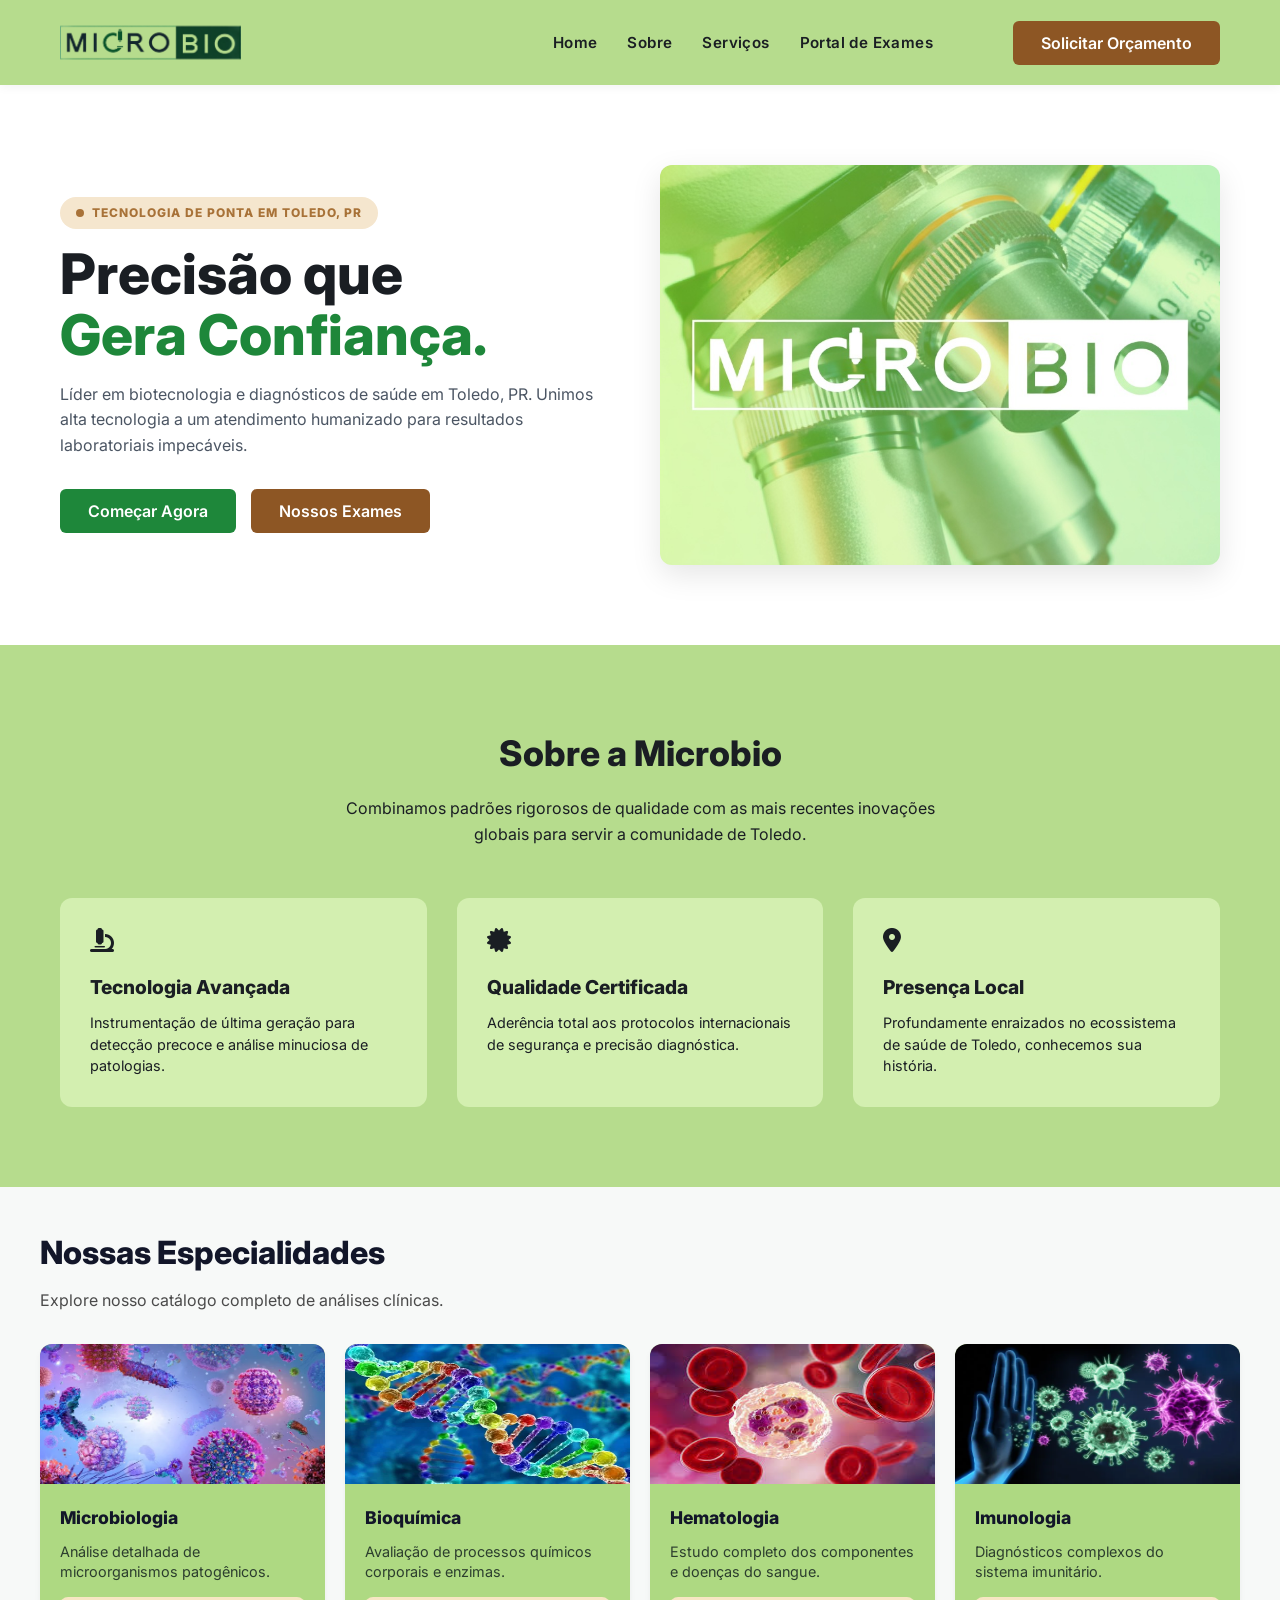
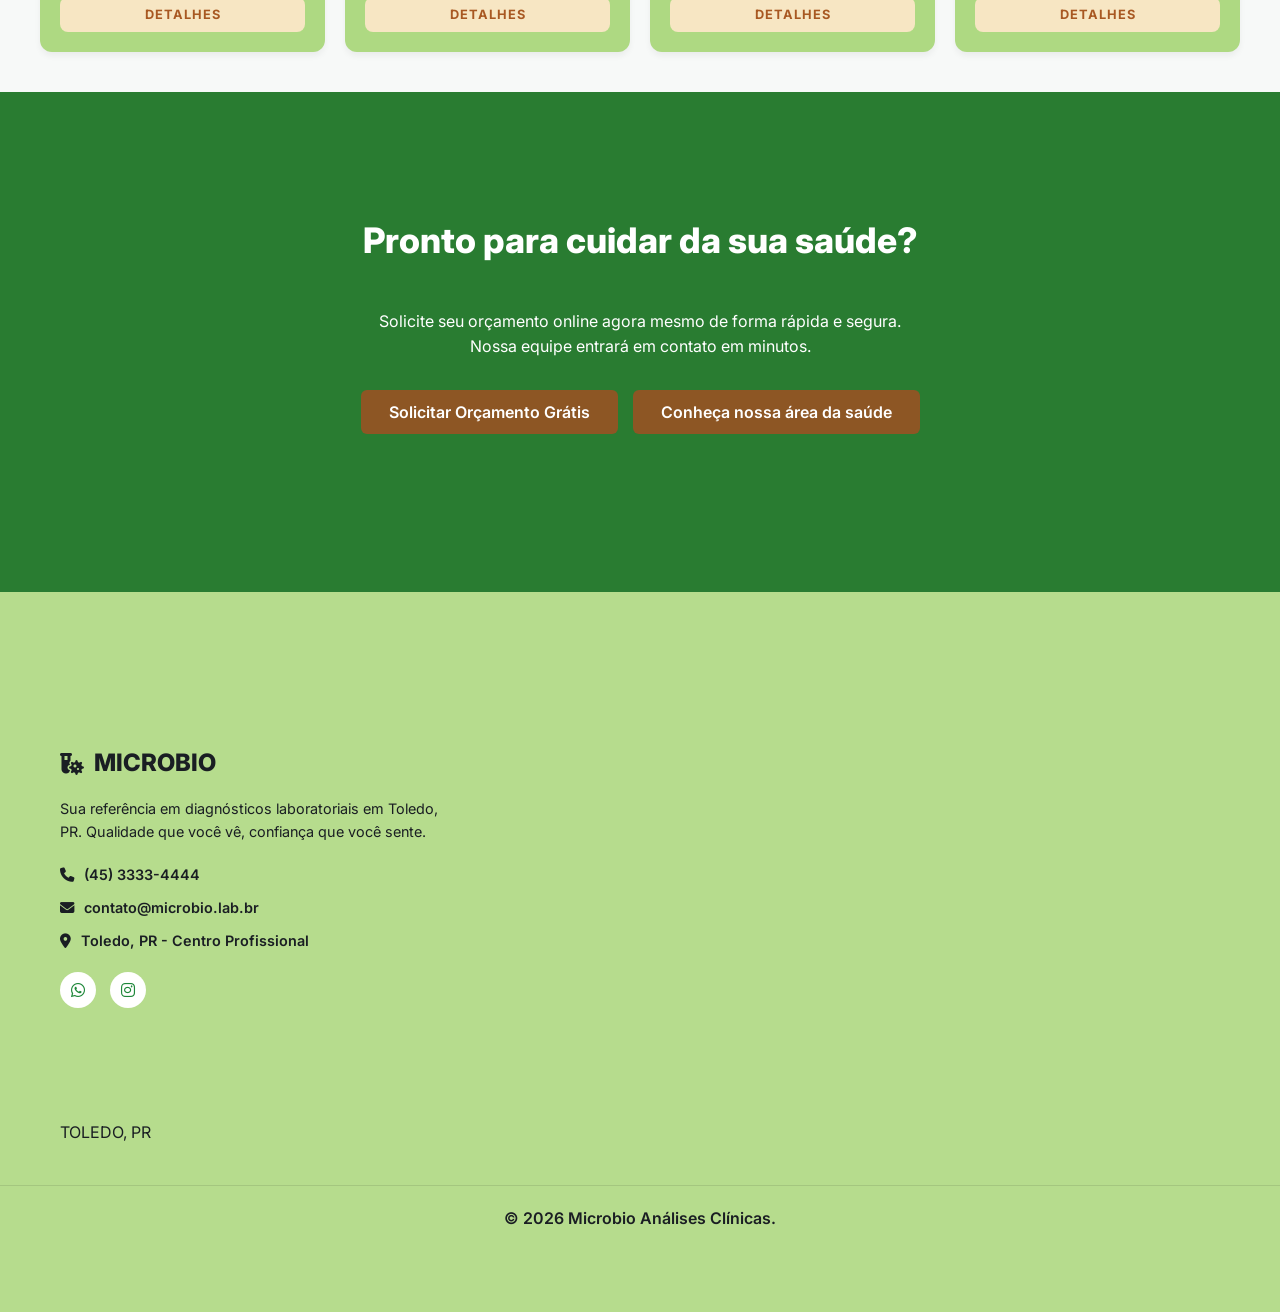
==== commit a8b7c099: "mudança no botão" ====
--- a/index.html
+++ b/index.html
@@ -51,7 +51,7 @@
                     <a href="login/login.html">
                     <button class="btn btn-green">Começar Agora</button>
                     </a>
-                    <button class="btn btn-brown">Nossos Exames</button>
+                    <a href="#servicos"><button class="btn btn-brown">Nossos Exames</button></a>
                 </div>
             </div>
             <div class="hero-image">
@@ -163,7 +163,7 @@
                 <a href="login/login.html">
                 <button class="btn btn-brown">Solicitar Orçamento Grátis</button>
                 </a>
-                <button class="btn btn-outline">Falar com Especialista</button>
+                <a href="https://microbio.uniexames.com.br/cms/inicio"><button class="btn btn-brown">Conheça nossa área da saúde</button></a>
             </div>
         </div>
     </section>
@@ -183,8 +183,8 @@
                         <li><i class="fa-solid fa-location-dot"></i> Toledo, PR - Centro Profissional</li>
                     </ul>
                     <div class="socials">
-                        <a href="#"><i class="fa-brands fa-whatsapp"></i></a>
-                        <a href="#"><i class="fa-brands fa-instagram"></i></a>
+                        <a href="https://wa.me/554599865119?text=Ol%C3%A1%20me%20interessei%20pelo%20seu%20trabalho%20e%20gostaria%20de%20realizar%20uma%20avalia%C3%A7%C3%A3o."><i class="fa-brands fa-whatsapp"></i></a>
+                        <a href="https://www.instagram.com/microbiolaboratorio/"><i class="fa-brands fa-instagram"></i></a>
                     </div>
                 </div>
                 <div class="map-container">
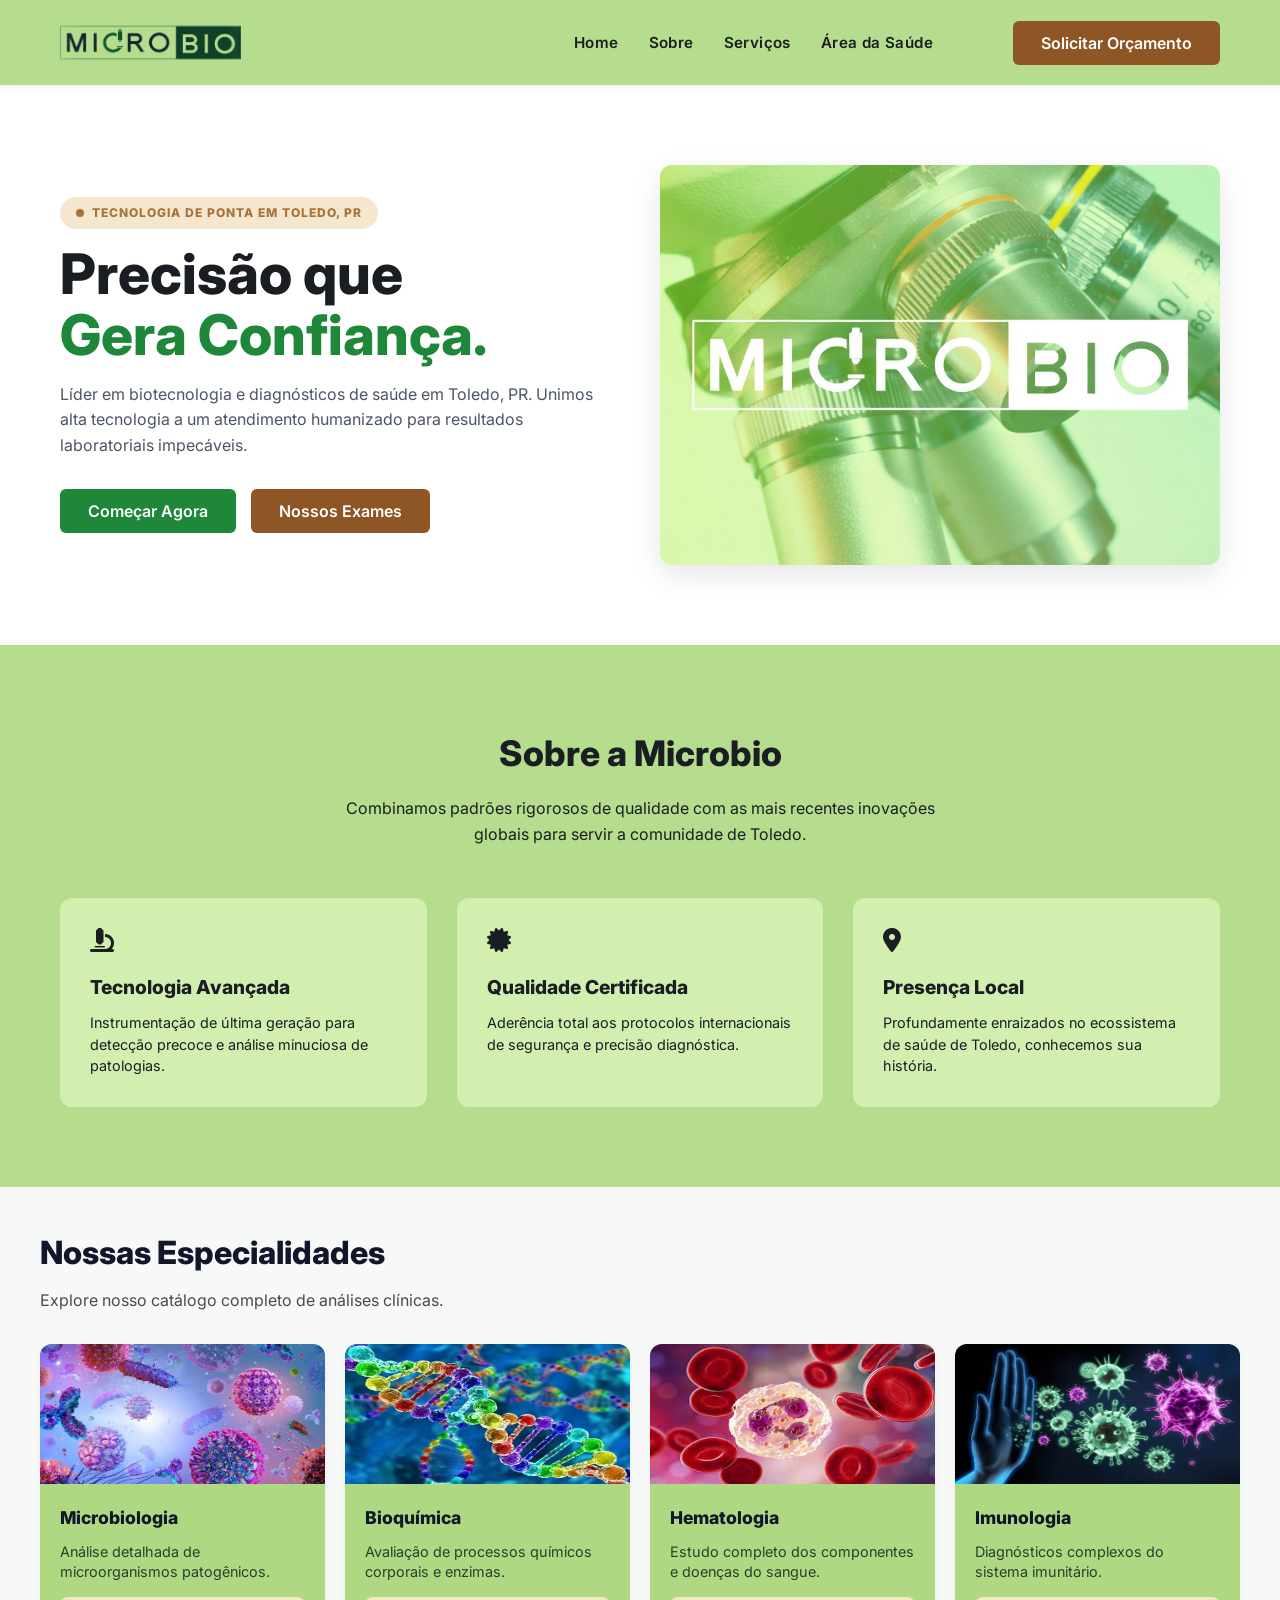
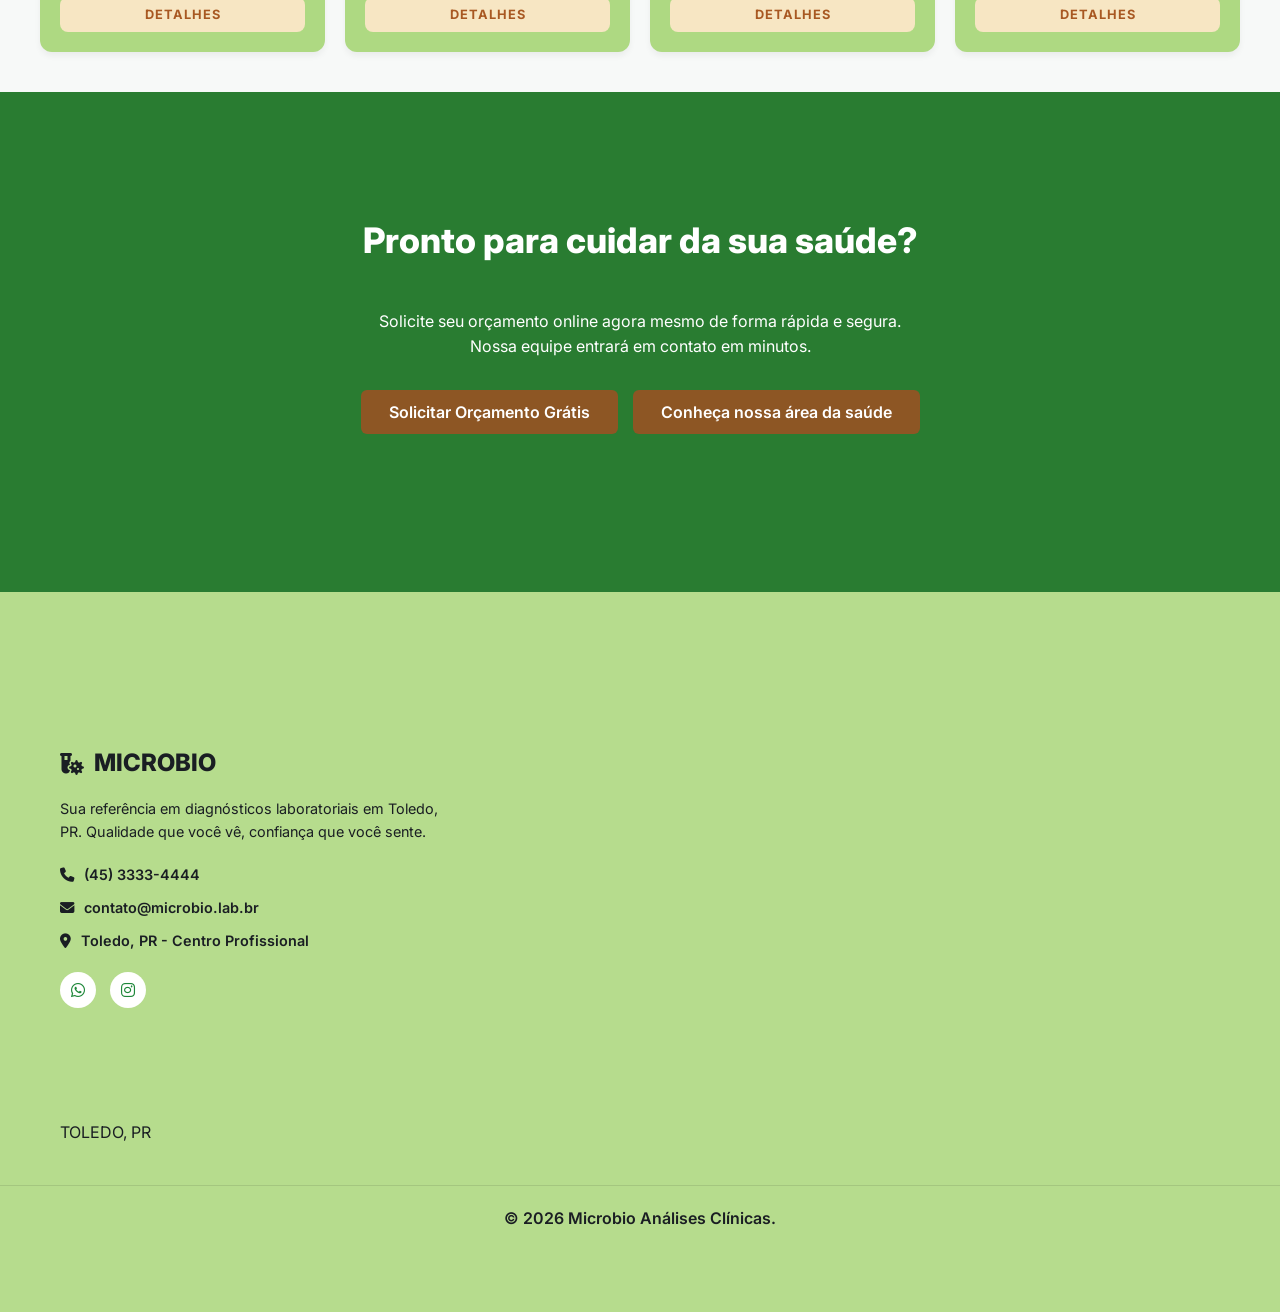
==== commit 2a6adbb4: "versao final" ====
--- a/index.html
+++ b/index.html
@@ -27,7 +27,7 @@
                     <li><a href="#home">Home</a></li>
                     <li><a href="#sobre">Sobre</a></li>
                     <li><a href="#servicos">Serviços</a></li>
-                    <li><a href="#">Portal de Exames</a></li>
+                    <li><a href="https://microbio.uniexames.com.br/cms/inicio">Área da Saúde</a></li>
                 </ul>
             <a href="login/login.html">
                 <button class="btn btn-brown">Solicitar Orçamento</button>
--- a/style.css
+++ b/style.css
@@ -19,6 +19,7 @@
 
 html {
     scroll-behavior: smooth;
+    scroll-padding-top: 90px;
 }
 
 * {
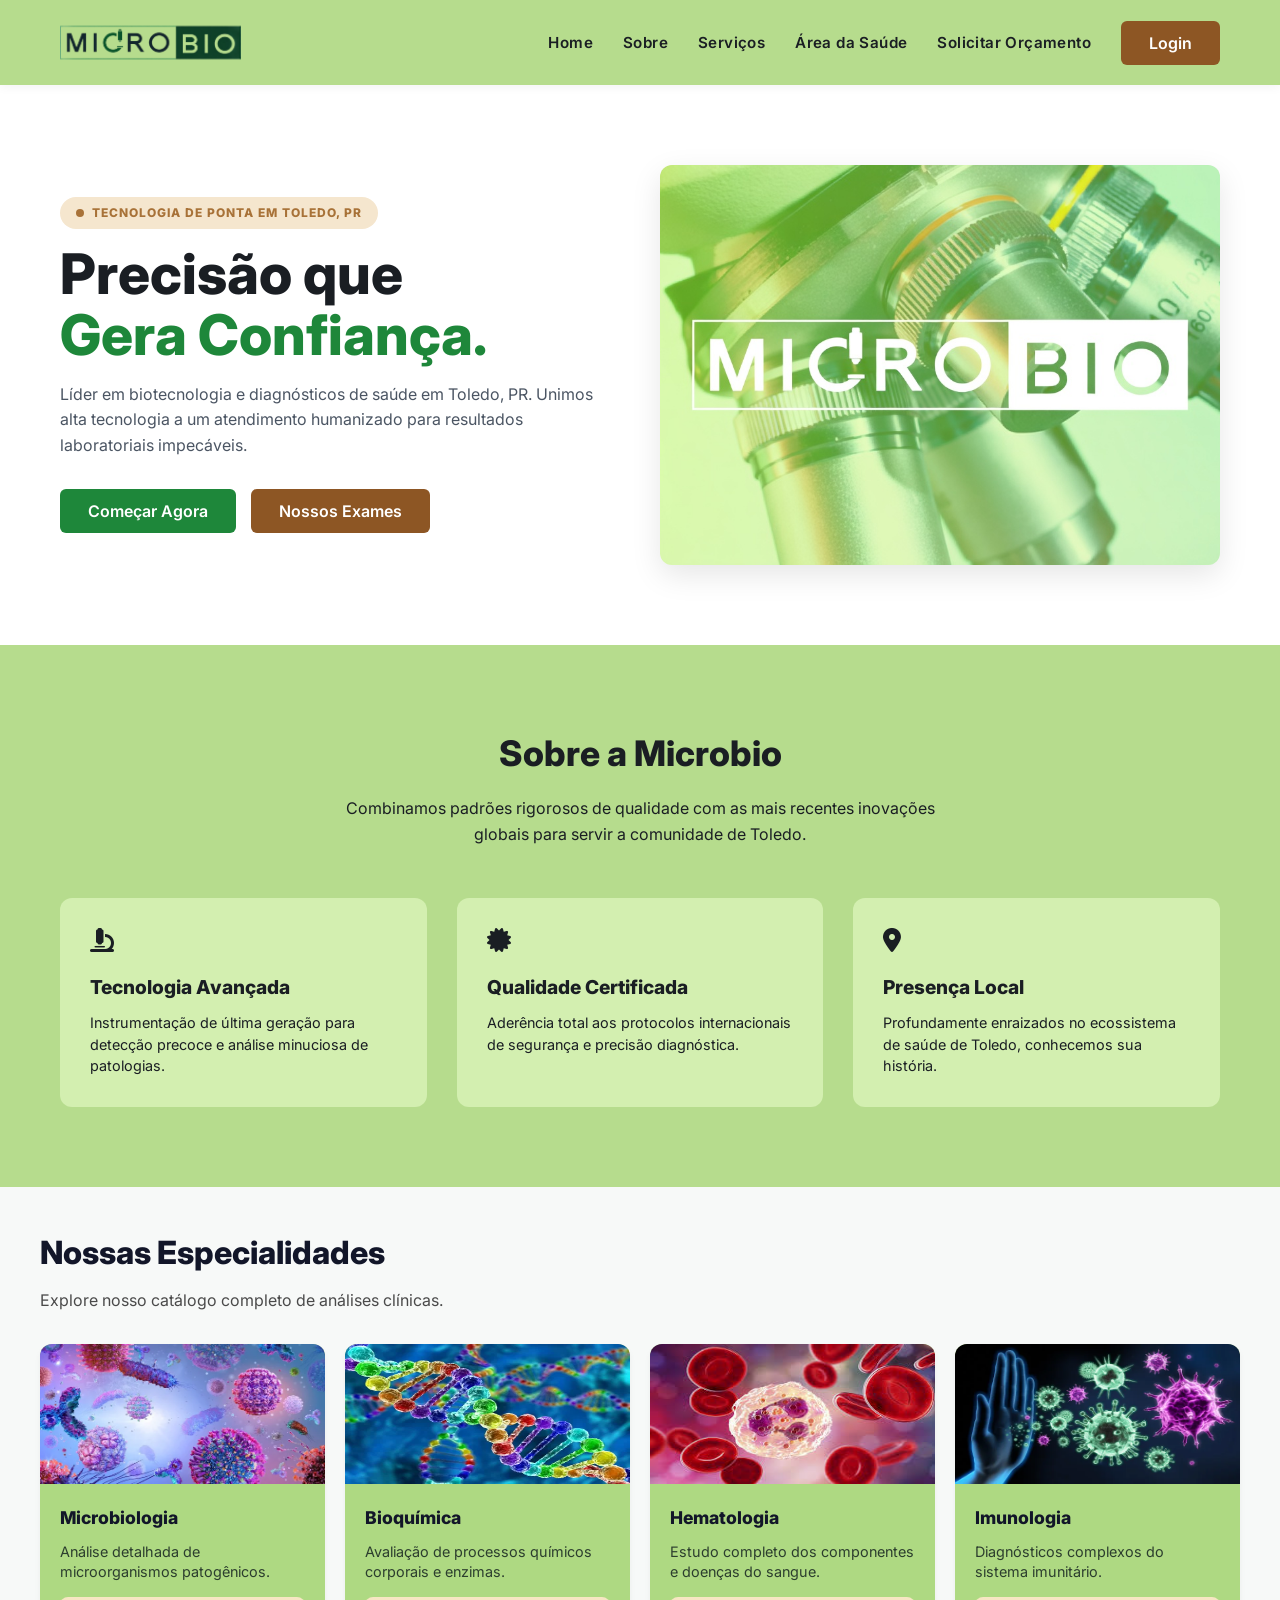
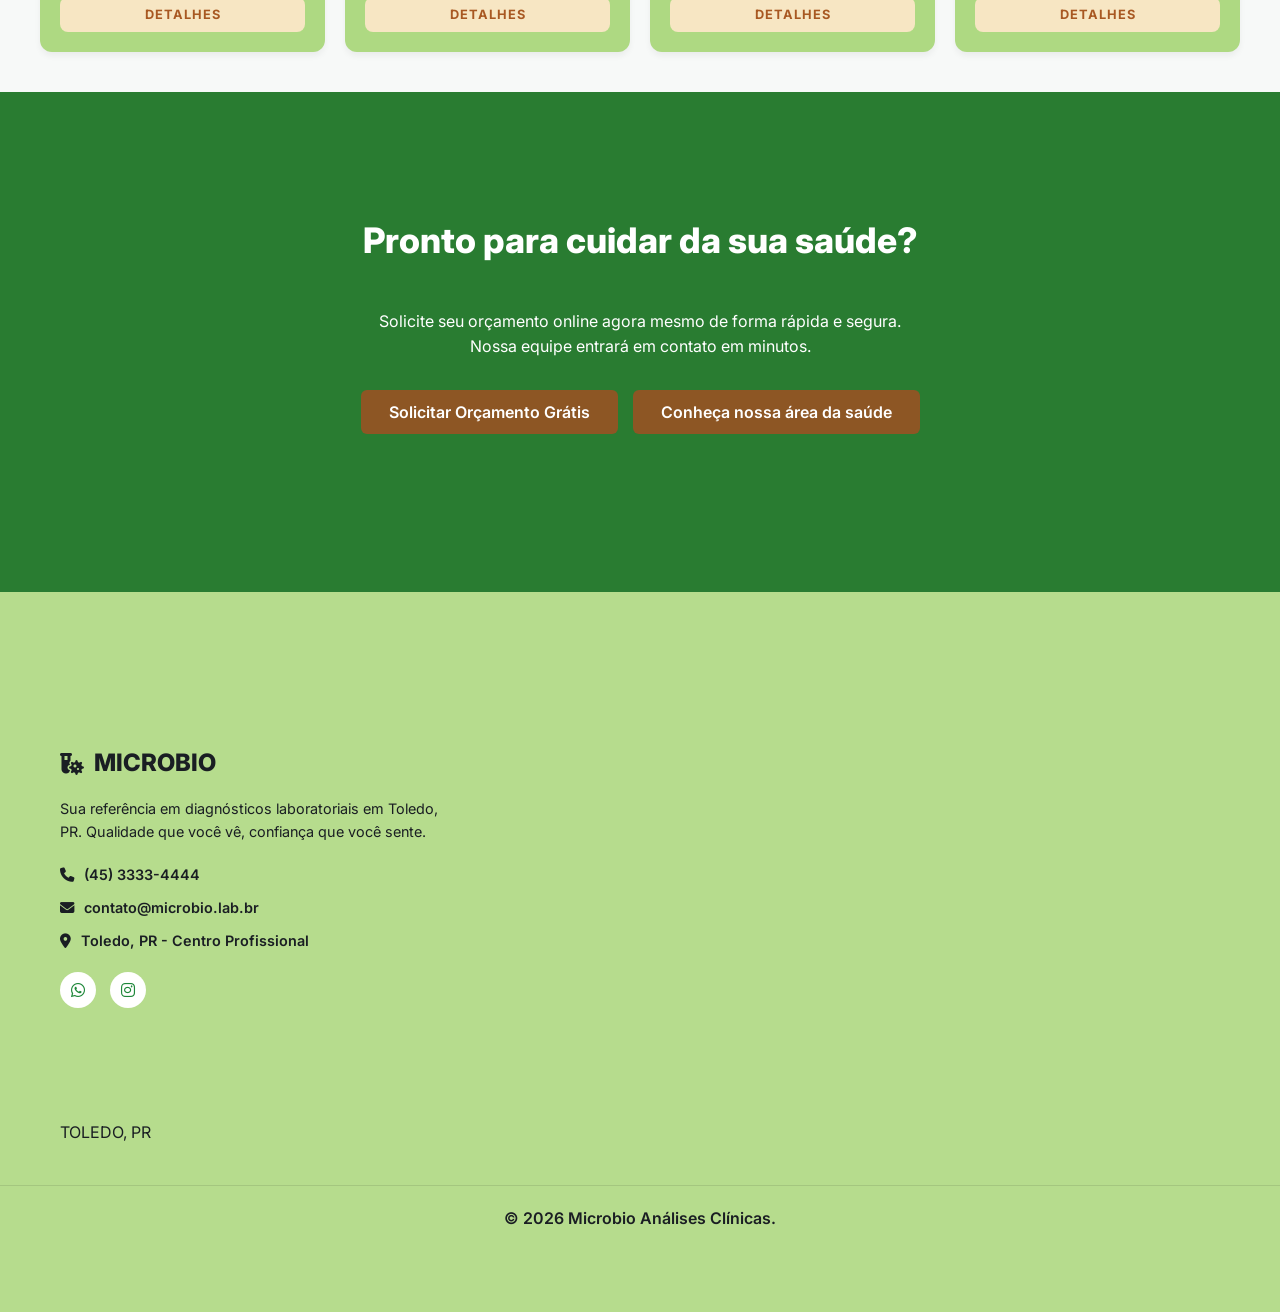
==== commit 6df38251: "adicionado forms" ====
--- a/index.html
+++ b/index.html
@@ -28,9 +28,10 @@
                     <li><a href="#sobre">Sobre</a></li>
                     <li><a href="#servicos">Serviços</a></li>
                     <li><a href="https://microbio.uniexames.com.br/cms/inicio">Área da Saúde</a></li>
-                </ul>
+                    <li><a href="forms/forms.html">Solicitar Orçamento</a></li>
+
             <a href="login/login.html">
-                <button class="btn btn-brown">Solicitar Orçamento</button>
+                <button class="btn btn-brown">Login</button>
             </a>
             </div>
 
--- a/style.css
+++ b/style.css
@@ -73,7 +73,8 @@
 .navbar-menu {
     display: flex;
     align-items: center;
-    gap: 80px;
+    gap: 40px;
+    margin-left: auto;
     /* 🔥 aumenta bastante aqui */
 }
 
@@ -81,11 +82,13 @@
 .navbar-links {
     display: flex;
     list-style: none;
+    align-items: center;
     gap: 30px;
     /* 🔥 espaço entre links */
     margin: 0;
     padding: 0;
 }
+
 
 .navbar-links a {
     text-decoration: none;
